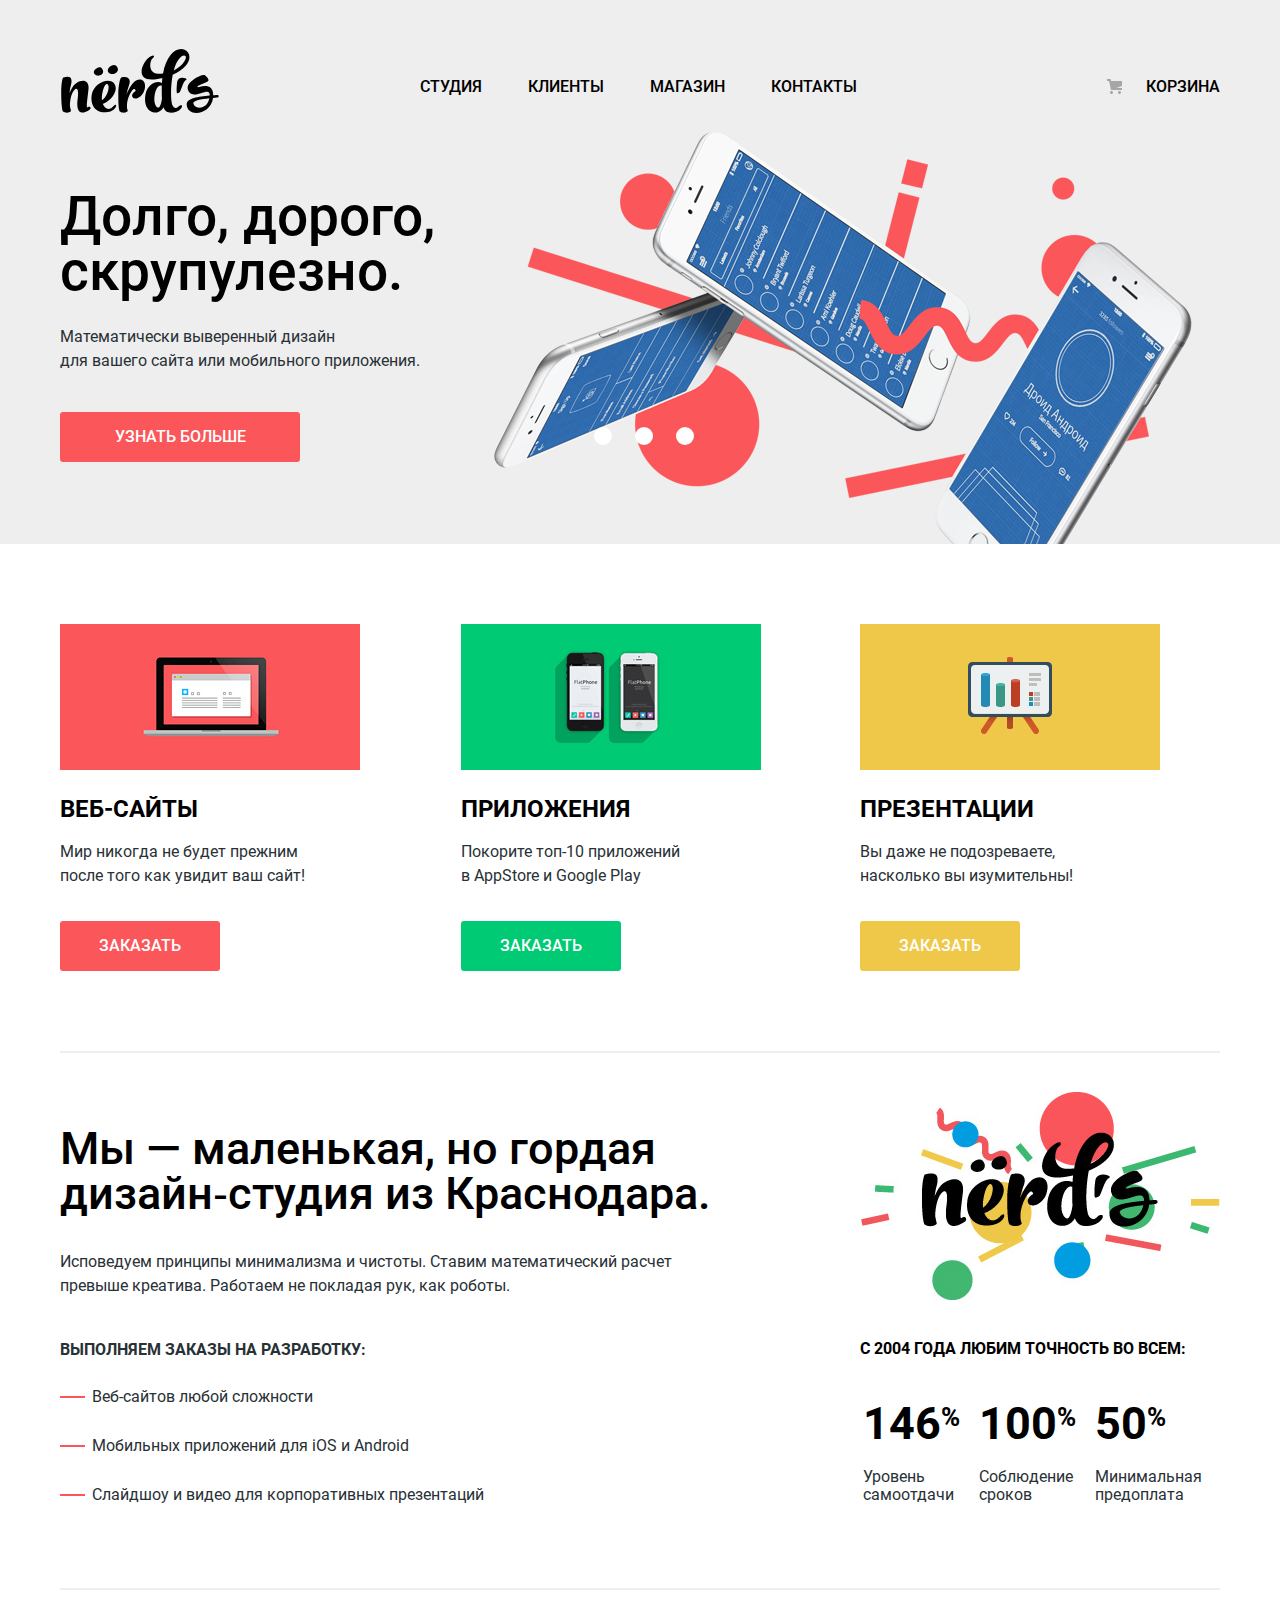
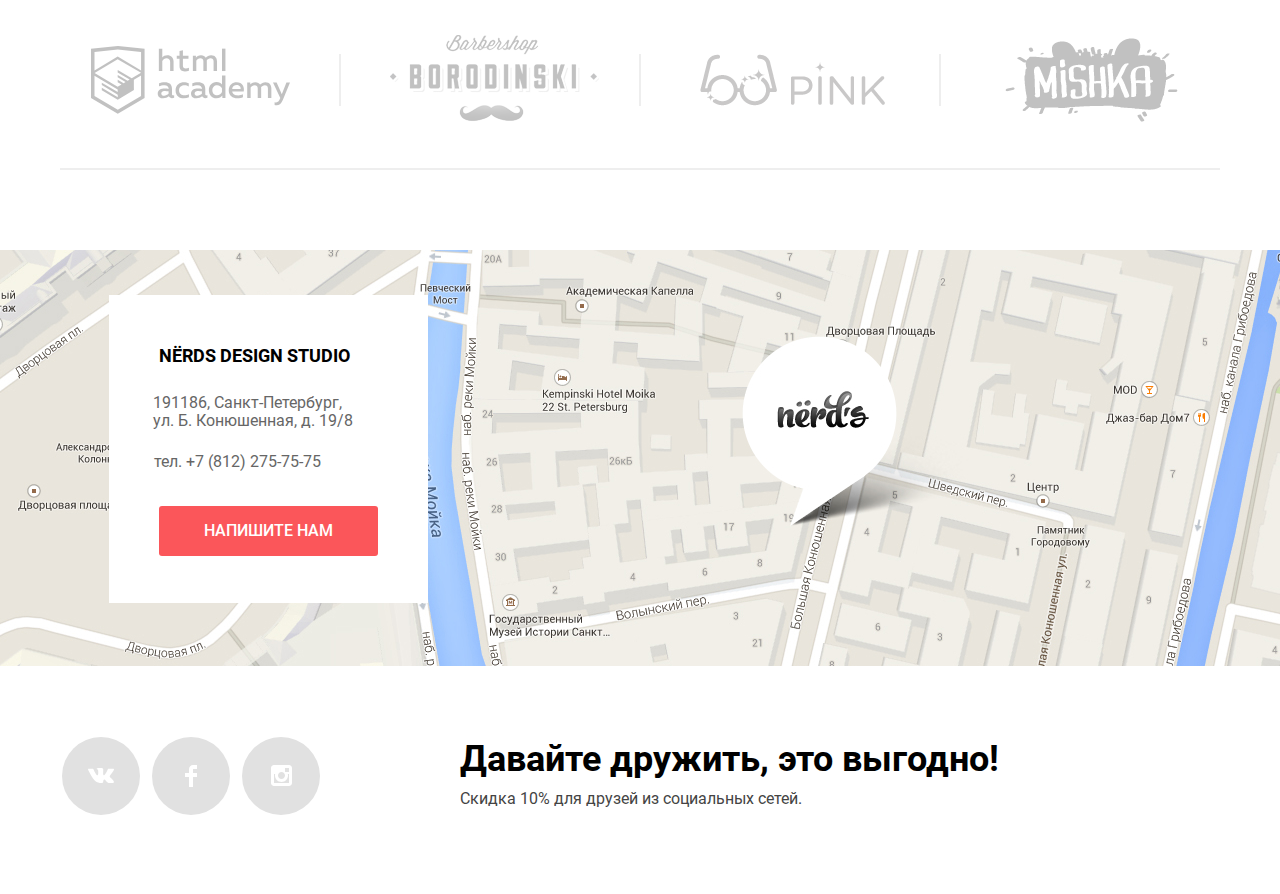
==== index.html @ 96195ab4 "final edition-2" ====
<!DOCTYPE html>
<html class="page" lang="ru">

<head>
	<meta charset="utf-8">
	<title>HTML Academy: Нёрдс</title>
	<link rel="stylesheet" href="css/normalize.css">
	<link rel="stylesheet" href="css/style.css">
	<link rel="icon" href="favicon.ico">
	<link rel="icon" href="img/icons/152.svg" type="image/svg+xml">
	<link rel="apple-touch-icon" href="img/icons/152.png">
	<link rel="manifest" href="manifest.webmanifest">
</head>

<body>
	<header class="main_header">
		<div class="main_nav_bar">
			<nav class="main_nav">
				<a aria-label="Логотип студии"><img class="header_logo" src="img/logos/nerds-logo.svg" width="160" height="65" alt="Логотип Нёрдс"></a>
				<ul class="nav_list">
					<li><a aria-label="Студия">Студия</a></li>
					<li><a class="nav_list_item" href="clients.html" aria-label="Клиенты">Клиенты</a></li>
					<li><a class="nav_list_item" href="catalog.html" aria-label="Магазин">Магазин</a></li>
					<li><a class="nav_list_item" href="contacts.html" aria-label="Контакты">Контакты</a></li>
				</ul>
				<a class="nav_bin" href="#" aria-label="Корзина">Корзина</a>
			</nav>
		</div>
	</header>
	<main>
		<section class="advantages">
			<div class="wrapper">
				<h2 class="visually_hidden">Наши преимущества</h2>
				<div class="slides">
					<div class="slide slide-1">
						<b class="slide_title">Долго, дорого, скрупулезно.</b>
						<p class="slide_description">Математически выверенный дизайн для&nbsp;вашего&nbsp;сайта&nbsp;или мобильного
							приложения.</p>
						<a class="button slide_button" href="#" aria-label="Узнать больше">Узнать больше</a>
					</div>
					<div class="slide_hidden slide slide-2">
						<b class="slide_title">Любим математику как никто другой</b>
						<p class="slide_description">Никакого&nbsp;креатива,&nbsp;только&nbsp;математические&nbsp;формулы для
							расчета идеальных
							пропорций
						</p>
						<a class="button slide_button" href="#" aria-label="Узнать больше">Узнать больше</a>
					</div>
					<div class="slide_hidden slide slide-3">
						<b class="slide_title">Только ночь, только&nbsp;хардкор</b>
						<p class="slide_description">Работать днем, как все? Мы против этого. Ближе&nbsp;к&nbsp;полуночи работа
							только
							начинается.
						</p>
						<a class="button slide_button" href="#" aria-label="Узнать больше">Узнать больше</a>
					</div>
					<div class="slider">
						<ul class="slider_list">
							<li class="slider_list_item">
								<button class="btn slider-1 slider_button" type="button" aria-label="first slide">
							</li>
							<li class="slider_list_item">
								<button class="btn slider-2 slider_button" type="button" aria-label="second slide">
							</li>
							<li class="slider_list_item">
								<button class="btn slider-3 slider_button" type="button" aria-label="third slide">
							</li>
						</ul>
					</div>
				</div>
			</div>
		</section>
		<div class="wrapper">
			<section class="services_section">
				<h2 class="visually_hidden">Услуги</h2>
				<div class="services">
					<div class="service service-1">
						<h3 class="service_title">Веб-сайты</h3>
						<p class="service_text">Мир никогда не будет прежним после&nbsp;того&nbsp;как&nbsp;увидит ваш сайт!</p>
						<a class="button service_button" href="#" aria-label="Заказать">Заказать</a>
					</div>
					<div class="service service-2">
						<h3 class="service_title">Приложения</h3>
						<p class="service_text">Покорите топ-10 приложений в&nbsp;AppStore&nbsp;и&nbsp;Google&nbsp;Play</p>
						<a class="button service_button" href="#" aria-label="Заказать">Заказать</a>
					</div>
					<div class="service service-3">
						<h3 class="service_title">Презентации</h3>
						<p class="service_text">Вы даже не подозреваете, насколько&nbsp;вы&nbsp;изумительны!</p>
						<a class="button service_button" href="#" aria-label="Заказать">Заказать</a>
					</div>
				</div>
			</section>
			<section class="studio_info_section">
				<h2 class="visually_hidden">О нас</h2>
				<div class="studio_info">
					<div class="studio_info-1">
						<b class="studio_info_title">Мы — маленькая, но гордая
							дизайн&#8209;студия&nbsp;из&nbsp;Краснодара.</b>
						<p class="studio_info_text">Исповедуем принципы минимализма и чистоты. Ставим математический расчет
							превыше&nbsp;креатива.&nbsp;Работаем&nbsp;не&nbsp;покладая&nbsp;рук, как роботы.</p>
						<b class="studio_info_list_title">Выполняем заказы на разработку:</b>
						<ul class="studio_info_list">
							<li class="studio_info_item">Веб-сайтов любой сложности</li>
							<li class="studio_info_item">Мобильных приложений для iOS и Android</li>
							<li class="studio_info_item">Слайдшоу и видео для корпоративных презентаций</li>
						</ul>
					</div>
					<div class="studio_info-2">
						<b class="studio_info_table_title">с&nbsp;2004&nbsp;года&nbsp;Любим&nbsp;точность&nbsp;во&nbsp;всем:</b>
						<table class="studio_info_table">
							<tr>
								<td class="table_data"><strong class="strong">146</strong><sup class="percent">%</sup></td>
								<td class="table_data"><strong class="strong">100</strong><sup class="percent">%</sup></td>
								<td class="table_data"><strong class="strong">50</strong><sup class="percent">%</sup></td>
							</tr>
							<tr>
								<td class="table_data">Уровень самоотдачи</td>
								<td class="table_data">Соблюдение сроков</td>
								<td class="table_data">Минимальная предоплата</td>
							</tr>
						</table>
					</div>
				</div>
			</section>
			<section class="logos_section">
				<h2 class="visually_hidden">Наши работы</h2>
				<ul class="logos">
					<li class="logos_item">
						<a class="logo_academy" href="https://htmlacademy.ru/intensive/htmlcss" aria-label="Партнёр Htmlacademy">
							<svg aria-hidden="true" width="199" height="68" viewBox="0 0 199 68" fill="none" xmlns="http://www.w3.org/2000/svg">
								<path
									d="M82.1429 49.4881C82.4922 49.4881 82.8414 49.3834 83.1557 49.3135V51.7582C82.5271 52.0027 81.7588 52.1424 80.9904 52.1424C79.5934 52.1424 78.4759 51.5836 77.9171 50.3612C76.4153 51.5836 74.5294 52.3519 72.1196 52.3519C69.3256 52.3519 66.7412 50.8153 66.7412 47.6371C66.7412 43.6907 70.3734 42.5032 73.5864 42.5032C74.9135 42.5032 76.3804 42.6778 77.5678 42.9572V42.3985C77.5678 40.4776 76.1708 39.1505 73.5515 39.1505C71.2814 39.1505 69.3955 39.7093 68.0334 40.3379V37.1947C69.2558 36.7756 71.456 36.1819 73.9007 36.1819C78.2314 36.1819 80.9904 38.2424 80.9904 42.8874V48.3705C81.0253 49.2087 81.5143 49.4881 82.1429 49.4881ZM70.2686 47.3927C70.2686 48.8944 71.5957 49.6628 73.1324 49.6628C74.7739 49.6628 76.3455 49.069 77.5678 47.8467V45.2623C76.6249 45.0876 75.3326 44.8781 74.25 44.8781C72.3291 44.8781 70.2686 45.4718 70.2686 47.3927Z"
									fill="black" />
								<path
									d="M93.0393 36.1469C94.7506 36.1469 96.427 36.531 97.7542 37.3343V40.4775C96.6366 39.6742 95.065 39.1853 93.4934 39.1853C90.7693 39.1853 88.0451 40.6172 88.0451 44.2493C88.0451 47.7418 90.6994 49.3134 93.4584 49.3134C95.0999 49.3134 96.7064 48.8245 97.9288 48.126V51.3041C96.462 52.0026 94.7856 52.3518 92.8647 52.3518C88.7786 52.3518 84.5876 49.8722 84.5876 44.389C84.5527 38.6265 88.9532 36.1469 93.0393 36.1469Z"
									fill="black" />
								<path
									d="M115.426 49.4881C115.775 49.4881 116.125 49.3834 116.439 49.3135V51.7582C115.81 52.0027 115.042 52.1424 114.274 52.1424C112.877 52.1424 111.759 51.5836 111.2 50.3612C109.699 51.5836 107.813 52.3519 105.403 52.3519C102.609 52.3519 100.024 50.8153 100.024 47.6371C100.024 43.6907 103.657 42.5032 106.87 42.5032C108.197 42.5032 109.664 42.6778 110.851 42.9572V42.3985C110.851 40.4776 109.454 39.1505 106.835 39.1505C104.565 39.1505 102.679 39.7093 101.317 40.3379V37.1947C102.539 36.7756 104.739 36.1819 107.184 36.1819C111.515 36.1819 114.274 38.2424 114.274 42.8874V48.3705C114.309 49.2087 114.832 49.4881 115.426 49.4881ZM103.587 47.3927C103.587 48.8944 104.914 49.6628 106.451 49.6628C108.092 49.6628 109.664 49.069 110.886 47.8467V45.2623C109.943 45.0876 108.651 44.8781 107.568 44.8781C105.612 44.8781 103.587 45.4718 103.587 47.3927Z"
									fill="black" />
								<path
									d="M134.425 29.5112V51.8979H131.352V49.4531C130.165 50.9549 128.348 52.282 125.485 52.282C120.84 52.282 117.871 48.615 117.871 44.1795C117.871 39.779 120.84 36.077 125.485 36.077C128.174 36.077 129.955 37.2645 131.003 38.4868V29.5112H134.425ZM126.078 39.1504C123.319 39.1504 121.329 41.2109 121.329 44.2494C121.329 47.2529 123.354 49.3134 126.078 49.3134C128.488 49.3134 130.234 47.7768 130.968 46.1004V42.3635C130.234 40.6871 128.488 39.1504 126.078 39.1504Z"
									fill="black" />
								<path
									d="M145.496 36.1469C151.608 36.1469 153.703 41.0712 152.725 45.5066H141.2C141.584 48.2657 144.274 49.4182 147.068 49.4182C148.919 49.4182 150.63 48.9642 151.922 48.3355V51.2692C150.525 51.9327 148.569 52.3169 146.439 52.3169C141.724 52.3169 137.743 49.6277 137.743 44.2144C137.743 38.6614 141.969 36.1469 145.496 36.1469ZM145.671 38.9757C143.366 38.9757 141.305 40.3378 141.165 42.9222H149.652C149.861 41.5951 149.023 38.9757 145.671 38.9757Z"
									fill="black" />
								<path
									d="M156.218 51.8978V36.5659H159.256V38.4868C160.094 37.5438 161.876 36.1469 164.355 36.1469C166.66 36.1469 168.267 37.0898 169.14 38.5916C170.467 37.2644 172.283 36.1469 174.518 36.1469C178.569 36.1469 180.351 39.1504 180.351 42.3285V51.9327H176.928V42.4333C176.928 40.4426 175.741 39.2202 173.89 39.2202C172.213 39.2202 170.886 40.3378 170.083 41.2808C170.118 41.63 170.153 41.9792 170.153 42.3285V51.9327H166.73V42.4333C166.73 40.4426 165.543 39.2202 163.692 39.2202C161.841 39.2202 160.444 40.5473 159.64 41.5951V51.9327H156.218V51.8978Z"
									fill="black" />
								<path
									d="M195.438 36.5659H199L191.806 53.9933C190.13 57.9747 187.964 59.3367 185.624 59.3367C184.961 59.3367 184.297 59.2319 183.599 59.0922V56.1935C184.123 56.3681 184.646 56.4031 185.17 56.4031C186.847 56.4031 188.069 55.2156 188.977 52.8408L189.291 52.0724L181.992 36.6008H185.624L190.793 48.1609L195.438 36.5659Z"
									fill="black" />
								<path
									d="M71.281 2.6543V11.3854C72.3986 10.2329 74.1448 9.28996 76.2403 9.28996C80.1169 9.28996 82.5616 11.9093 82.5616 15.5415V25.0409H79.139V15.9955C79.139 13.5158 77.6023 12.3284 75.5767 12.3284C73.6209 12.3284 72.1541 13.6555 71.281 14.8779V25.0409H67.8584V2.6543H71.281Z"
									fill="black" />
								<path
									d="M91.9211 4.22589V9.67412H97.4741V12.6776H91.9211V19.6975C91.9211 21.7231 92.8641 22.3867 94.8199 22.3867C95.9375 22.3867 96.9503 22.1771 97.9281 21.7929V24.7266C96.7756 25.1457 95.3088 25.3902 93.8071 25.3902C90.8385 25.3902 88.5335 23.9233 88.5335 20.3261V12.6427H85.7744V9.63919H88.5335V5.06408L91.9211 4.22589Z"
									fill="black" />
								<path
									d="M101.875 25.0409V9.70907H104.913V11.6299C105.752 10.687 107.533 9.28998 110.012 9.28998C112.317 9.28998 113.924 10.2329 114.797 11.7347C116.124 10.4076 117.94 9.28998 120.175 9.28998C124.227 9.28998 126.008 12.2935 126.008 15.4716V25.0759H122.585V15.5415C122.585 13.5508 121.398 12.3284 119.547 12.3284C117.87 12.3284 116.543 13.446 115.74 14.389C115.775 14.7382 115.81 15.0875 115.81 15.4367V25.0409H112.387V15.5415C112.387 13.5508 111.2 12.3284 109.349 12.3284C107.498 12.3284 106.101 13.6555 105.298 14.7033V25.0409H101.875Z"
									fill="black" />
								<path d="M134.425 2.6543H131.002V25.0409H134.425V2.6543Z" fill="black" />
								<path
									d="M27.0665 0.0349245L26.7871 0L0 2.79396V51.8979L26.7871 67.8234L53.5742 51.8979V2.79396L27.0665 0.0349245ZM50.0818 49.9072L26.7871 63.7722L3.49245 49.9072V29.7906L26.6823 43.5858L26.7173 46.1004L10.8266 36.6358L10.7917 39.0806L26.7522 48.6848L26.7871 51.2343L10.8266 41.6999L10.7917 44.1446L26.7522 53.7489L42.8873 44.1097V41.665H42.8524V40.8268V39.814V33.7371L50.0469 29.4414V49.9072H50.0818ZM50.0469 26.822L43.6906 30.559L40.7569 32.3052L26.7173 23.9932L26.6823 26.4379L38.6615 33.5276L38.5567 33.5974L38.3122 33.7371L36.6009 34.7499L26.7173 28.8826L26.6823 31.3273L34.5054 35.9723L32.6544 37.1946L32.6195 37.2296L26.7173 33.7371L26.6823 36.1818L30.559 38.4519L26.6125 40.8268L3.5623 27.1014L26.6474 13.2015L50.0469 26.822ZM50.0818 24.4123L26.6823 10.6171L3.49245 24.3773V5.9721L26.7871 3.52738L50.0818 5.9721V24.4123Z"
									fill="black" />
							</svg>
						</a>
					</li>
					<li class="logos_item">
						<a class="logo" href="#" aria-label="Партнёр Barbershop Borodinski"><img src="img/logos/logo2.png" width="209" height="90"
								alt="Barbershop Borodinski logo"></a>
					</li>
					<li class="logos_item">
						<a class="logo" href="#" aria-label="Партнёр Pink"><img src="img/logos/logo3.png" width="185" height="52" alt="Pink logo"></a>
					</li>
					<li class="logos_item">
						<a class="logo" href="#" aria-label="Партнёр Mishka"><img src="img/logos/logo4.png" width="173" height="84" alt="Mishka logo"></a>
					</li>
				</ul>
			</section>
		</div>
		<section class="contacts">
			<h2 class="visually_hidden">Контакты</h2>
			<div class="contact_map_container">
				<div class="contact_map">
					<img class="map_img" src="img/map1.jpg" width="1440" height="416"
						alt="191186, Санкт-Петербург, ул. Б. Конюшенная, д. 19/8">
					<div class="iframe_map">
						<iframe class="yandex_map" src="https://yandex.ru/map-widget/v1/-/CCUMBDGmGB" width="1440" height="416"
							allowfullscreen="allowfullscreen"></iframe>
					</div>
				</div>
					<div class="contact_address">
						<b class="contact_address_title">NЁRDS DESIGN STUDIO</b>
						<address class="address">191186, Санкт-Петербург, ул.&nbsp;Б.&nbsp;Конюшенная, д. 19/8</address>
						<a class="contact_tel" href="tel:+78122757575" aria-label="Номер телефона">тел. +7 (812) 275-75-75</a>
						<a class="submit user_button button" href="modal.html" aria-label="Напишите нам">Напишите нам</a>
					</div>
			</div>
		</section>
	</main>
	<footer class="main_footer">
		<div class="wrapper footer">
			<ul class="social_list">
				<li>
					<a class="social_item" href="#" aria-label="Вконтакте">
						<svg aria-hidden="true" class="vk_icon" width="27" height="15" viewBox="0 0 27 15" fill="none"
							xmlns="http://www.w3.org/2000/svg">
							<path
								d="M16.138 11.51C17.094 11.201 18.318 13.55 19.621 14.449C20.599 15.13 21.348 14.983 21.348 14.983L24.821 14.933C24.821 14.933 26.636 14.821 25.778 13.379C25.707 13.259 25.275 12.31 23.193 10.357C21.016 8.31404 21.311 8.64504 23.932 5.11304C25.529 2.96004 26.168 1.64504 25.968 1.08504C25.776 0.546037 24.603 0.686037 24.603 0.686037L20.69 0.713037C20.309 0.714037 19.986 0.832037 19.839 1.22804C19.836 1.23204 19.218 2.89404 18.394 4.30704C16.653 7.29604 15.958 7.45504 15.67 7.26804C15.009 6.83504 15.176 5.53104 15.176 4.60404C15.176 1.70704 15.608 0.499037 14.33 0.187037C13.903 0.0830374 13.591 0.0150374 12.502 0.00503741C11.11 -0.0159626 9.92797 0.00503743 9.25797 0.334037C8.81297 0.557037 8.47197 1.04604 8.67897 1.07404C8.93897 1.10904 9.52197 1.23404 9.83397 1.66004C10.235 2.21204 10.223 3.44904 10.223 3.44904C10.223 3.44904 10.452 6.86004 9.68297 7.28304C9.15497 7.57304 8.43297 6.98104 6.87997 4.26704C6.08697 2.87904 5.48797 1.34504 5.48797 1.34504C5.48797 1.34504 5.37197 1.06004 5.16197 0.904037C4.91197 0.719037 4.56197 0.660037 4.56197 0.660037L0.84797 0.684037C0.84797 0.684037 0.28997 0.700037 0.0849697 0.946037C-0.0970303 1.16404 0.0699697 1.61404 0.0699697 1.61404C0.0699697 1.61404 2.97897 8.49504 6.27297 11.961C9.29297 15.143 12.725 14.932 12.725 14.932H14.28C14.28 14.932 14.749 14.878 14.989 14.62C15.213 14.38 15.203 13.929 15.203 13.929C15.203 13.929 15.172 11.82 16.138 11.51Z" />
						</svg>
					</a>
				</li>
				<li>
					<a class="social_item" href="#" aria-label="Фейсбук">
						<svg aria-hidden="true" class="fb_icon" width="12" height="22" viewBox="0 0 12 22" fill="none"
							xmlns="http://www.w3.org/2000/svg">
							<path d="M12 4V0H8C5.79086 0 4 1.79086 4 4V8H0V12H4V22H8V12H12V8H8V4H12Z" />
						</svg>
					</a>
				</li>
				<li>
					<a class="social_item" href="#" aria-label="Инстаграм">
						<svg aria-hidden="true" class="insta_icon" width="21" height="21" viewBox="0 0 21 21" fill="none"
							xmlns="http://www.w3.org/2000/svg">
							<path fill-rule="evenodd" clip-rule="evenodd"
								d="M3 0H18C19.65 0 21 1.35 21 3V18C21 19.65 19.65 21 18 21H3C1.35 21 0 19.65 0 18V3C0 1.35 1.35 0 3 0ZM14 10.5C14 8.57 12.43 7 10.5 7C8.57 7 7 8.57 7 10.5C7 12.43 8.57 14 10.5 14C12.43 14 14 12.43 14 10.5ZM3 18V9H4.181C4.0626 9.49127 4.00186 9.99467 4 10.5C4 14.0899 6.91015 17 10.5 17C14.0899 17 17 14.0899 17 10.5C16.9986 9.99464 16.9379 9.49118 16.819 9H18V18H3ZM14 7H18V3H14V7Z" />
						</svg>
					</a>
				</li>
			</ul>
			<div class="discount">
				<b class="discount_title">Давайте дружить, это выгодно!</b>
				<p class="discount_text">Скидка 10% для друзей из социальных сетей.</p>
			</div>
		</div>
	</footer>
	<div class="modal_container bounceIn">
		<section class="modal_window modal_wrapper">
			<h2 class="modal_title">Напишите нам</h2>
			<button class="btn modal_close submit" type="button" aria-label="Закрыть"></button>
			<form class="modal_form" action="https://echo.htmlacademy.ru/" method="POST">
				<div>
					<p class="user_form_title">Ваше имя:</p>
					<input class="input user_forms input_login" type="text" name="user_name" id="name" placeholder="Имя Фамилия">
					<label for="name"></label>
				</div>
				<div>
					<p class="user_form_title">Ваш email:</p>
					<input class="input user_forms input_email" type="email" name="user_email" id="email"
						placeholder="email@example.com">
					<label for="email"></label>
				</div>
				<div>
					<p class="user_form_title">Текст письма:</p>
					<textarea class="user_textarea" name="user_text" id="text" cols="30" rows="5"
						placeholder="В свободной форме"></textarea>
					<label for="text"></label>
				</div>
				<button type="btn submit" class="button submit">Отправить</button>
			</form>
		</section>
	</div>
	<script src="js/script.js"></script>
</body>

</html>
---- css/style.css ----
:root {
	--white-default-color: #FFFFFF;
	--black-default-color: #000000;
	--header-color: #EEEEEE;
	--nav-text-hover-color: #A7A7A7;
	--red-default-color: #FB565A;
	--red-hover-color: #E74246;
	--red-active-color: #D7373B;
	--red-shadow-active-color: #C23235;
	--red-button-text-active: #E37375;
	--green-default-color: #00CA74;
	--green-hover-color: #00BC6C;
	--green-active-color: #00AA62;
	--green-shadow-active-color: #009958;
	--green-button-text-active: #4CC391;
	--yellow-default-color: #EFC84A;
	--yellow-hover-color: #EAB534;
	--yellow-active-color: #E5A722;
	--yellow-shadow-active-color: #CF971F;
	--yellow-button-text-active: #EDC164;
	--gray-default-color: #EEEEEE;
	--gray-hover-color: #DFDFDF;
	--gray-active-color: #D5D5D5;
	--gray-text-active-color: #A7A7A7;
	--gray-shadow-active-color: #C0C0C0;
	--gray-text-default-color: #B2B2B2;
	--gray-text-hover-color: #666666;
	--logo-active-color: #A6A6A6;
	--social-icon-default: #E1E1E1;
	--default-text-color: #283136;
	--catalog-input-default-color: #B8B8B8;
	--catalog-form-hover-color: #4D4D4D;
	--catalog-form-text-blocked-color: #BFC2C3;
	--catalog-input-blocked-color: #EEEEEE;
	--sort-text-default-color: #B3B3B3;
	--sort-text-hover-color: #666666;
	--sort-arrow-default-color: #EDEDED;
	--sort-arrow-hover-color: #A6A6A6;
	--sort-arrow-active-color: #231F20;
	--mask-top-default-color: #E9E9E9;
	--mask-top-hover-color: #4D4D4D;
	--mask-text-color: #666666;
	--mask-name-hover-color: #FB565A;
	--mask-name-active-color: #B3B3B3;
	--user-form-default-color: #D7DCDE;
	--user-form-hover-color: #B4B9BB;
	--user-form-default-text-color: #A2A2A2;
	--user-form-focus-text-color: #444444;
	--user-form-invalid-color: #E74246;
	--user-form-default-close-color: #FECDCE;
	--user-form-hover-close-color: #FB565A;
	--user-form-active-close-color: #FFEFEF;
	--border-pagination-color: #DBDBDB;
	--range-control-color: #F1F1F1F1;
	--range-scale-color: #D7DCDE;
	--range-toggle-color: #ABABAB;
	--range-shadow-color: #CFCFCF;
	--form_border_hover: #B4B9BB;
	--modal_shadow_color: #A6A6A6;
	--slider_dot: #C1C1C1;
	--default-transition-settings: 0.15s ease-in-out;
	--mask-transition-settings: 0.30s ease-in-out;
}

@font-face {
	font-family: "Roboto";
	src: local("Roboto"), url("../fonts/roboto.woff2") format("woff2"), url("../fonts/roboto.woff") format("woff");
	font-weight: 400;
	font-style: normal;
}

@font-face {
	font-family: "Roboto";
	src: local("Roboto"), url("../fonts/robotomedium.woff2") format("woff2"), url("../fonts/robotomedium.woff") format("woff");
	font-weight: 500;
	font-style: medium;
}

@font-face {
	font-family: "Roboto";
	src: local("Roboto"), url("../fonts/robotobold.woff2") format("woff2"), url("../fonts/robotomedium.woff") format("woff");
	font-weight: 700;
	font-style: bold;
}

@-webkit-keyframes bounceIn {
	0%, 20%, 40%, 60%, 80%, to {
		-webkit-animation-timing-function: cubic-bezier(.215, .61, .355, 1);
		animation-timing-function: cubic-bezier(.215, .61, .355, 1)
	}
	0% {
		-webkit-transform: scale3d(.3, .3, .3);
		opacity: 0;
		transform: scale3d(.3, .3, .3)
	}
	20% {
		-webkit-transform: scale3d(1.1, 1.1, 1.1);
		transform: scale3d(1.1, 1.1, 1.1)
	}
	40% {
		-webkit-transform: scale3d(.9, .9, .9);
		transform: scale3d(.9, .9, .9)
	}
	60% {
		-webkit-transform: scale3d(1.03, 1.03, 1.03);
		opacity: 1;
		transform: scale3d(1.03, 1.03, 1.03)
	}
	80% {
		-webkit-transform: scale3d(.97, .97, .97);
		transform: scale3d(.97, .97, .97)
	}
	to {
		-webkit-transform: scaleX(1);
		opacity: 1;
		transform: scaleX(1)
	}
}

@keyframes bounceIn {
	0%, 20%, 40%, 60%, 80%, to {
		-webkit-animation-timing-function: cubic-bezier(.215, .61, .355, 1);
		animation-timing-function: cubic-bezier(.215, .61, .355, 1)
	}
	0% {
		-webkit-transform: scale3d(.3, .3, .3);
		opacity: 0;
		transform: scale3d(.3, .3, .3)
	}
	20% {
		-webkit-transform: scale3d(1.1, 1.1, 1.1);
		transform: scale3d(1.1, 1.1, 1.1)
	}
	40% {
		-webkit-transform: scale3d(.9, .9, .9);
		transform: scale3d(.9, .9, .9)
	}
	60% {
		-webkit-transform: scale3d(1.03, 1.03, 1.03);
		opacity: 1;
		transform: scale3d(1.03, 1.03, 1.03)
	}
	80% {
		-webkit-transform: scale3d(.97, .97, .97);
		transform: scale3d(.97, .97, .97)
	}
	to {
		-webkit-transform: scaleX(1);
		opacity: 1;
		transform: scaleX(1)
	}
}

@keyframes bounceOutDown {
	20% {
		-webkit-transform: translate3d(0, 10px, 0);
		transform: translate3d(0, 10px, 0)
	}
	40%, 45% {
		-webkit-transform: translate3d(0, -20px, 0);
		opacity: 1;
		transform: translate3d(0, -20px, 0)
	}
	to {
		-webkit-transform: translate3d(0, 2000px, 0);
		opacity: 0;
		transform: translate3d(0, 2000px, 0)
	}
}

@-webkit-keyframes shake {
	0%, to {
		-webkit-transform: translateZ(0);
		transform: translateZ(0)
	}
	10%, 30%, 50%, 70%, 90% {
		-webkit-transform: translate3d(-10px, 0, 0);
		transform: translate3d(-10px, 0, 0)
	}
	20%, 40%, 60%, 80% {
		-webkit-transform: translate3d(10px, 0, 0);
		transform: translate3d(10px, 0, 0)
	}
}

@keyframes shake {
	0%, to {
		-webkit-transform: translateZ(0);
		transform: translateZ(0)
	}
	10%, 30%, 50%, 70%, 90% {
		-webkit-transform: translate3d(-10px, 0, 0);
		transform: translate3d(-10px, 0, 0)
	}
	20%, 40%, 60%, 80% {
		-webkit-transform: translate3d(10px, 0, 0);
		transform: translate3d(10px, 0, 0)
	}
}

*, *::before, *::after {
	box-sizing: border-box;
}

/*INDEX_START*/

.page {
	height: 100%;
	box-sizing: border-box;
}

body {
	margin: 0;
	padding: 0;
	font-family: "Roboto", "Arial", sans-serif;
	font-weight: normal;
	font-size: 16px;
	line-height: 1.5;
	color: var(--default-text-color);
	min-height: 100%;
	display: grid;
	grid-template-rows: min-content 1fr min-content;
	align-content: start;
}

img {
	max-width: 100%;
}

ul {
	list-style: none;
	padding: 0;
	margin: 0;
}

a {
	text-decoration: none;
	color: var(--black-default-color);
}

.input, .user_textarea {
	padding: 0;
	margin: 0;
	border: none;
	border-radius: 0;
	box-shadow: none;
}

.submit {
	border: none;
	background-color: transparent;
	font-family: inherit;
	padding: 0;
	outline: 0;
	cursor: pointer;
	transition: var(--default-transition-settings);
}

.wrapper {
	max-width: 1200px;
	width: 100%;
	margin: 0 auto;
	padding: 0 20px 0 20px;
}

.main_header {
	font-size: 16px;
	font-weight: 500;
	text-transform: uppercase;
	color: var(--black-default-color);
	background-color: var(--gray-default-color);
}

.header_logo {
	transition: var(--default-transition-settings);
}

.header_logo:hover {
	opacity: 0.7;
}

.catalog_header_logo {
	margin-top: 10px;
}

.catalog_header_logo:active {
	opacity: 0.3;
}

/*NAVIGATION_START*/

.main_nav_bar {
	background-color: var(--gray-default-color);
	margin-top: 8px;
	margin-bottom: -7px;
}

.main_nav {
	display: grid;
	grid-template-columns: max-content 1fr max-content;
	width: 1160px;
	margin: 0 auto;
	padding-top: 40px;
}

.nav_list {
	display: flex;
	align-items: center;
	flex-wrap: wrap;
	max-width: 437px;
	justify-content: space-between;
	margin-left: 200px;
	margin-top: 5px;
}

.nav_list_item {
	transition: var(--default-transition-settings);
}

.nav_list_item:hover {
	color: var(--red-default-color);
}

.nav_list_item:active {
	color: var(--gray-text-active-color);
}

.nav_item_active {
	padding-bottom: 8px;
	border-bottom: 2px solid var(--red-default-color);
}

.nav_bin {
	display: flex;
	align-items: center;
	transition: var(--default-transition-settings);
	margin-top: 5px;
}

.nav_bin::before {
	content: "";
	width: 15px;
	height: 15px;
	background-repeat: no-repeat;
	background-image: url("../img/icons/cart-icon.svg");
	margin-right: 24px;
}

.nav_bin:hover {
	color: var(--red-default-color);
}

.nav_bin:active {
	color: var(--gray-text-active-color);
}

/*NAVIGATION_END*/

/*SLIDE_START*/

.advantages {
	background-color: var(--gray-default-color);
}

.slide_hidden {
	display: none;
}

.slides {
	position: relative;
}

.slide-1 {
	height: 431px;
	width: 100%;
	background-repeat: no-repeat;
	background-image: url("../img/nerds-index-slide1.png");
	background-position: 400px;
}

.slide-2 {
	height: 431px;
	width: 100%;
	background-repeat: no-repeat;
	background-image: url("../img/nerds-index-slide2.png");
	background-position: 400px;
}

.slide-3 {
	height: 431px;
	width: 100%;
	background-repeat: no-repeat;
	background-image: url("../img/nerds-index-slide3.png");
	background-position: 400px;
}

.slide_description {
	width: 400px;
	height: 49px;
}

.slide_title {
	display: block;
	font-weight: 500;
	font-size: 55px;
	line-height: 1;
	color: var(--black-default-color);
	max-width: 538px;
	padding-top: 76px;
	margin-bottom: 26px;
}

.slide_description {
	margin-bottom: 38px;
}

.button {
	display: inline-flex;
	align-items: center;
	justify-content: center;
	line-height: 1.12;
	text-transform: uppercase;
	text-align: center;
	font-weight: 500;
	color: var(--white-default-color);
	background: #FB565A;
	border-radius: 3px;
	transition: var(--default-transition-settings);
	min-width: 240px;
	min-height: 50px;
}

.slide_button {
	margin-bottom: 10px;
}

.button:hover {
	background-color: var(--red-hover-color);
}

.button:active {
	background-color: var(--red-active-color);
	box-shadow: inset 0px 3px 0px var(--red-shadow-active-color);
	color: var(--red-button-text-active);
}

/*SLIDE_END*/

/*SLIDER_START*/

.slider {
	position: absolute;
	width: 50px;
	top: 314px;
	left: 46%;
}

.slider_list {
	display: flex;
	justify-content: space-between;
	margin-right: -50px; 
}

.slider_button {
	display: block;
	width: 18px;
	height: 18px;
	background-color: var(--white-default-color);
	border: none;
	border-radius: 50%;
	cursor: pointer;
}

.slider_button::before {
	content: "";
	display: none;
	width: 8px;
	height: 8px;
	background-color: var(--white-default-color);
	border: 2px solid var(--slider_dot);
	border-radius: 50%;
}

.slider_button:active::before {
	display: block;
}

.slider_button:focus::before {
	display: block;
}

.slider_button:hover {
	background-color: var(--white-default-color);
}

.slider_button:active {
	outline: none;
}

.slider_button:focus {
	outline: none;
}

/*SLIDER_END*/

/*SERVICES_START*/

.services_section {
	margin-top: 80px;
	border-bottom: 2px solid var(--gray-default-color);
}

.services {
	display: grid;
	grid-template-columns: 1fr 1fr 1fr;
	margin-bottom: 80px;
}

.service {
	display: flex;
	flex-direction: column;
}

.service-2 {
	padding-left: 14px;
}

.service-3 {
	padding-left: 27px;
}

.service_title {
	font-weight: bold;
	font-size: 24px;
	line-height: 1.25;
	color: var(--black-default-color);
	text-transform: uppercase;
	margin-bottom: 0;
}

.service-1::before {
	content: "";
	display: block;
	width: 300px;
	height: 146px;
	background-color: var(--red-default-color);
	background: url("../img/illustration1.png") no-repeat;
}

.service-2::before {
	content: "";
	display: block;
	width: 300px;
	height: 146px;
	background-color: var(--green-default-color);
	background: url("../img/illustration2.png") no-repeat;
}

.service-3::before {
	content: "";
	display: block;
	width: 300px;
	height: 146px;
	background-color: var(--yellow-default-color);
	background: url("../img/illustration3.png") no-repeat;
}

.service_text {
	margin-bottom: 33px;
}

.service_button {
	min-width: 160px;
	max-width: 240px;
	margin-top: auto;
	align-self: flex-start;
}

.service-1 .button:active {
	color: var(--red-button-text-active);
	box-shadow: inset 0px 3px 0px var(--red-shadow-active-color);
}

.service-2 .button {
	background-color: var(--green-default-color);
}

.service-2 .button:hover {
	background-color: var(--green-hover-color);
}

.service-2 .button:active {
	color: var(--green-button-text-active);
	background-color: var(--green-active-color);
	box-shadow: inset 0px 3px 0px var(--green-shadow-active-color);
}

.service-3 .button {
	background-color: var(--yellow-default-color);
}

.service-3 .button:hover {
	background-color: var(--yellow-hover-color);
}

.service-3 .button:active {
	color: var(--yellow-button-text-active);
	background-color: var(--yellow-active-color);
	box-shadow: inset 0px 3px 0px var(--yellow-shadow-active-color);
}

/*SERVICES_END*/

/*STUDIO_INFO_START*/

.studio_info {
	display: flex;
	justify-content: space-between;
	margin-top: 39px;
}

.studio_info-1 {
	min-width: 651px;
	margin-top: 34px;
}

.studio_info_title {
	font-weight: 500;
	width: 651px;
	font-size: 45px;
	line-height: 1;
	color: var(--black-default-color);
}

.studio_info_text {
	margin-top: 34px;
	margin-bottom: 40px;
}

.studio_info_list_title {
	font-weight: bold;
	text-transform: uppercase;
	margin-top: 10px;
}

.studio_info_list {
	margin-top: 23px;
}

.studio_info_table {
	margin-top: 28px;
}

.studio_info_table td {
	padding-right: 15px;
	padding-bottom: 9px;
}

.studio_info_table_title {
	font-weight: bold;
	text-transform: uppercase;
	color: var(--black-default-color);
}

.studio_info_item {
	display: flex;
	justify-content: flex-start;
	align-items: center;
}

.studio_info-2::before {
	content: "";
	display: block;
	width: 360px;
	height: 208px;
	background: url("../img/nerds-illustration1.jpg") no-repeat;
	margin-bottom: 37px;
}

.studio_info_item::before {
	content: "";
	width: 25px;
	height: 2px;
	margin-right: 7px;
	background-color: var(--red-default-color);
}

.studio_info_item:not(:last-child) {
	margin-bottom: 25px;
}

.strong {
	font-weight: bold;
	font-size: 45px;
	line-height: 1.42;
	color: var(--black-default-color);
}

.percent {
	font-weight: bold;
	font-size: 26px;
	line-height: 1.42;
	color: var(--black-default-color);
}

.table_data {
	line-height: 1.12;
}

/*STUDIO_INFO_END*/

/*LOGOS_START*/

.logos_section {
	margin-top: 73px;
	margin-bottom: 80px;
}

.logos {
	position: relative;
	display: flex;
	justify-content: space-between;
	align-items: center;
	border-bottom: 2px solid var(--gray-default-color);
	border-top: 2px solid var(--gray-default-color);
	padding-top: 45px;
	padding-bottom: 36px;
}

.logos_item {
	opacity: 0.24;
	transition: var(--default-transition-settings);
}

.logos_item:first-child {
	margin-left: 31px;
}

.logos_item:last-child {
	margin-right: 42px;
}

.logos_item:nth-last-of-type(2) {
	margin-right: 20px;
}

.logos::after {
	position: absolute;
	display: block;
	content: "";
	width: 2px;
	height: 52px;
	background-color: var(--gray-default-color);
	left: 279px;
	top: 64px;
	box-shadow: 300px 0 0 var(--gray-default-color), 600px 0 0 var(--gray-default-color);
}

.logos_item:hover {
	opacity: 1;
}

.logos_item:active {
	opacity: 0.1;
}

/*LOGOS_END*/

/*MAP_START*/

.contact_map {
	position: relative;
	margin: 0 auto;
}

.map_img {
	width: 100%;
	object-fit: cover;
}

.iframe_map {
	position: absolute;
	top: 0;
	width: 100%;
	overflow: hidden;
	z-index: 5;
}

.yandex_map {
	width: 100%;
	border: none;
}

.contact_map_container {
	position: relative;
}

.contact_address {
	display: flex;
	flex-direction: column;
	justify-content: center;
	align-items: center;
	position: absolute;
	top: 3.5vw;
	left: 8.5vw;
	width: 319px;
	height: 308px;
	background-color: var(--white-default-color);
	z-index: 6;
}

.contact_address_title {
	font-weight: bold;
	text-align: center;
	font-size: 18px;
	line-height: 1.67;
	text-transform: uppercase;
	color: var(--black-default-color);
	padding-bottom: 23px;
	margin-left: -27px;
}

.address {
	line-height: 1.12;
	color: #666666;
	width: 230px;
	padding-bottom: 20px;
	font-style: normal;
}

.contact_tel {
	color: #666666;
	align-self: flex-start;
	padding-left: 45px;
}

.user_button {
	margin-top: 32px;
	align-self: center;
	min-width: 219px;
}

.btn:hover {
	background-color: var(--red-hover-color);
}

.btn:active {
	color: var(--red-button-text-active);
	background-color: var(--red-active-color);
}

/*MAP_END*/

/*FOOTER_START*/

.main_footer {
	margin-top: 68px;
}

.footer {
	display: grid;
	grid-template-columns: 1fr 1fr;
	margin-bottom: 68px;
}

.social_list {
	display: flex;
	width: 261px;
	transform: translateY(-4px);
}

.social_item {
	display: flex;
	justify-content: center;
	align-items: center;
	background-color: var(--social-icon-default);
	width: 78px;
	height: 78px;
	border-radius: 50%;
	transition: var(--default-transition-settings);
	margin-left: 2px;
	margin-right: 10px;
}

.social_item svg {
	fill: var(--white-default-color);
}

.social_item:active svg {
	fill: var(--red-button-text-active);
}

.social_item:hover {
	background-color: var(--red-hover-color);
}

.social_item:active {
	background-color: var(--red-active-color);
	box-shadow: inset 0px 3px 0px var(--red-shadow-active-color);
}

.discount {
	margin-left: -180px;
}

.discount_title {
	font-weight: bold;
	font-size: 36px;
	line-height: 1;
	color: var(--black-default-color);
}

.discount_text {
	line-height: 1.37;
	color: #444444;
	margin-top: 10px;
}

/*FOOTER_END*/

/*MODAL_WINDOW_START*/

.modal_container {
	position: fixed;
	display: none;
	align-items: center;
	justify-content: center;
	width: 100%;
	height: 100%;
	z-index: 9999;
}

.modal_open {
	display: flex;
}

.modal_form {
	display: flex;
	flex-wrap: wrap;
	justify-content: space-between;
	width: 761px;
	padding-bottom: 60px;
}

.modal_shadow_block {
	display: flex;
}

.modal_window {
	position: relative;
	width: 960px;
	min-height: 590px;
	background-color: var(--white-default-color);
	padding-left: 100px;
	box-shadow: 0px 20px 40px var(--modal_shadow_color);
}

.modal_close {
	position: absolute;
	right: 90px;
	top: 75px;
	width: 21px;
	height: 21px;
	background: url("../img/icons/close.svg") no-repeat;
	border: none;
	opacity: 0.3;
	cursor: pointer;
	transition: var(--default-transition-settings);
}

.modal_close:hover {
	background-color: transparent;
	opacity: 1;
}

.modal_close:active {
	background-color: transparent;
	opacity: 0.1;
	border: none;
}

.modal_title {
	font-weight: bold;
	font-size: 45px;
	color: var(--black-default-color);
	padding-top: 20px;
}

.user_form_title {
	color: var(--black-default-color);
	font-weight: bold;
	line-height: 1.12;
	margin-bottom: 10px;
	padding-top: 35px;
}

.user_forms::placeholder {
	transition: var(--default-transition-settings);
}

.user_forms:focus::placeholder {
	opacity: 0;
}

.user_forms {
	width: 360px;
	height: 50px;
	border: 2px solid var(--range-scale-color);
	border-radius: 3px;
	transition: var(--default-transition-settings);
	padding-left: 16px;
	outline: none;
}

.user_forms:hover {
	border-color: var(--form_border_hover);
}

.user_forms:active {
	border-color: var(--black-default-color);
}

.user_forms:focus {
	border-color: var(--black-default-color);
}

.user_forms:invalid {
	border-color: var(--red-default-color);
	color: var(--red-default-color);
}

.user_textarea {
	width: 760px;
	margin-bottom: 47px;
	resize: none;
	overflow-y: auto;
	overflow-x: hidden;
	border: 2px solid var(--range-scale-color);
	border-radius: 3px;
	transition: var(--default-transition-settings);
	padding-left: 16px;
	padding-top: 16px;
	outline: none;
}

.user_textarea:hover {
	border-color: var(--form_border_hover);
}

.user_textarea:active {
	border-color: var(--black-default-color);
}

.user_textarea:focus {
	border-color: var(--black-default-color);
}

.user_textarea::placeholder {
	transition: var(--default-transition-settings);
}

.user_textarea:invalid {
	border-color: var(--red-default-color);
	color: var(--red-default-color);
}

.user_textarea:focus::placeholder {
	opacity: 0;
}

/*MODAL_WINDOW_END*/

/*FORM_ANIMATION*/

.bounceIn {
	-webkit-animation-duration: .75s;
	-webkit-animation-name: bounceIn;
	animation-duration: .75s;
	animation-name: bounceIn
}

.bounceOutDown {
	-webkit-animation-name: bounceOutDown;
	animation-name: bounceOutDown
}

.shake {
	-webkit-animation-name: shake;
	animation-name: shake
}

/*INDEX_END*/

/*CATALOG_SART*/

.catalog_title {
	font-weight: 500;
	font-size: 55px;
	line-height: 1;
	color: var(--black-default-color);
	background-color: var(--gray-default-color);
	margin: 0;
}

.catalog_heading {
	display: flex;
	justify-content: center;
	padding-bottom: 108px;
	padding-top: 70px;
}

.catalog_container {
	display: flex;
	justify-content: space-between;
	margin-bottom: 60px;
	margin-top: 55px;
}

.catalog {
	display: flex;
	flex-direction: column;
	width: 760px;
}

.filters {
	width: 260px;
}

.filters_form {
	display: flex;
	flex-direction: column;
}

.numbers {
	margin-top: 14px;
	margin-bottom: 52px;
}

.fieldset {
	border: none;
	margin: 0;
	padding: 0;
}

.legend {
	margin-bottom: 15px;
}

.feature_form {
	padding-top: 37px;
}

.grid_item:not(:last-child) {
	margin-bottom: 8px;
}

.feature_item:not(:last-child) {
	margin-bottom: 16px;
}

.form_title {
	font-size: 18px;
	font-weight: bold;
	line-height: 1.67;
	text-transform: uppercase;
	color: var(--black-default-color);
}

.range_filter {
	width: 260px;
	margin-top: 49px;
}

.range_controls {
	position: relative;
	height: 80px;
	padding-top: 39px;
	background-color: var(--range-control-color);
	border-radius: 5px;
	padding-left: 20px;
	padding-right: 20px;
}

.range_controls .bar {
	width: 70%;
	height: 2px;
	background: var(--green-default-color);
}

.range_controls .scale {
	height: 2px;
	background: var(--range-scale-color);
}

.range_controls .toggle {
	position: absolute;
	top: 31px;
	left: 0;
	width: 4px;
	height: 4px;
	padding: 0;
	border: 8px solid var(--white-default-color);
	background-color: var(--range-toggle-color);
	border-radius: 50%;
	box-shadow: 0 2px 1px 0 var(--range-shadow-color);
	cursor: pointer;
	box-sizing: content-box;
}

.range_controls .toggle_min {
	left: 18px;
}

.range_controls .toggle_max {
	left: 160px;
}

.number_label {
	line-height: 1.37;
	text-transform: uppercase;
}

.number_text {
	margin-right: 11px;
}

.number_text:last-of-type {
	margin-left: 20px;
}

.number_place {
	background-color: var(--gray-default-color);
	text-align: center;
	line-height: 1.37;
	width: 80px;
	height: 38px;
	color: var(--default-text-color);
	border: none;
	border-radius: 3px;
	-moz-appearance: textfield;
	outline: none;
}

.number_place::-webkit-outer-spin-button, .number_place::-webkit-inner-spin-button {
	-webkit-appearance: none;
	margin: 0;
	outline: none;
	border: none;
}

.sort_item {
	line-height: 1.19;
}

.visually_hidden {
	position: absolute;
	clip: rect(0 0 0 0);
	width: 1px;
	height: 1px;
	margin: -1px;
}

.custom_radio+.form_label {
	display: inline-flex;
	align-items: center;
	user-select: none;
}

.custom_radio+.form_label::before {
	content: "";
	display: inline-block;
	width: 25px;
	height: 25px;
	flex-shrink: 0;
	flex-grow: 0;
	border: 3px solid var(--catalog-input-default-color);
	border-radius: 50%;
	margin-right: 0.5em;
	background-repeat: no-repeat;
	background-position: center center;
	background-size: 50% 50%;
}

.custom_radio:not(:disabled)+.form_label:hover::before {
	border-color: var(--catalog-form-hover-color);
}

.custom_radio:checked+.form_label::after {
	position: absolute;
	content: "";
	display: block;
	left: 8px;
	width: 9px;
	height: 9px;
	background-color: var(--catalog-input-default-color);
	border-radius: 50%;
}

.custom_radio:checked+.form_label:hover::after {
	background-color: var(--catalog-form-hover-color);
}

.custom_radio:checked:disabled+.form_label::after {
	background-color: var(--catalog-input-blocked-color);
}

.custom_radio:disabled+.form_label::before {
	border-color: var(--catalog-input-blocked-color);
}

.form_label {
	position: relative;
	display: flex;
	cursor: pointer;
	-webkit-box-align: center;
	align-items: center;
	transition: var(--default-transition-settings);
}

.form_label::before {
	transition: var(--default-transition-settings);
}

.form_label::after {
	transition: var(--default-transition-settings);
}

.custom_radio:disabled+.form_label {
	color: var(--catalog-input-blocked-color);
	pointer-events: none;
}

.custom_checkbox:disabled+.form_label {
	color: var(--catalog-input-blocked-color);
	pointer-events: none;
}

.custom_checkbox:disabled+.form_label::before {
	border-color: var(--catalog-input-blocked-color);
}

.custom_checkbox:disabled+.form_label::after {
	opacity: 0.3;
}

.custom_checkbox+.form_label::before {
	content: "";
	display: block;
	height: 23px;
	width: 23px;
	border: 2px solid var(--catalog-input-default-color);
	border-radius: 3px;
	margin-right: 11px;
}

.custom_checkbox:not(:disabled):not(:checked)+.form_label:hover::before {
	border-color: var(--catalog-form-hover-color);
}

.custom_checkbox:checked+.form_label::before {
	opacity: 0;
}

.custom_checkbox:checked+.form_label::after {
	position: absolute;
	content: "";
	display: block;
	width: 23px;
	height: 23px;
	background-image: url(../img/icons/checkbox-on2.svg);
	background-repeat: no-repeat;
}

.custom_checkbox:checked+.form_label:hover::after {
	background-image: url(../img/icons/checkbox-on1.svg);
}

.catalog_button {
	margin-top: 48px;
	min-width: 260px;
	color: var(--black-default-color);
	background-color: var(--gray-default-color);
}

.catalog_button:hover {
	background-color: var(--gray-hover-color);
}

.catalog_button:active {
	color: var(--gray-text-active-color);
	background-color: var(--gray-active-color);
	box-shadow: inset 0px 3px 0px var(--gray-shadow-active-color);
}

.sort_button {
	font-size: 14px;
	line-height: 1.29;
	text-transform: uppercase;
	color: var(--gray-text-default-color);
}

.sort_button:hover {
	background-color: transparent;
	color: var(--gray-text-hover-color);
}

.sort_button:active {
	color: var(--black-default-color);
	background-color: transparent;
}

.sort_button:focus {
	color: var(--black-default-color);
	background-color: transparent;
}

.catalog_sort {
	display: flex;
}

.sort_buttons {
	margin-left: 255px;
}

.sort_button:not(:last-child) {
	margin-right: 11px;
  margin-top: 7px;
    margin-left: 11px;
}

.arrows {
	position: relative;
	cursor: pointer;
}

.arrow_box_down::after {
	border: solid transparent;
	content: "";
	height: 20px;
	width: 20px;
	position: absolute;
	left: 26px;
	top: 7px;
	border-top-color: var(--sort-arrow-default-color);
	border-width: 10px;
	transition: var(--default-transition-settings);
	margin-left: 27px;
}

.arrow_box_down:hover::after {
	border-top-color: var(--sort-arrow-hover-color);
}

.arrow_box_down:active::after {
	border-top-color: var(--sort-arrow-active-color);
}

.arrow_box_down:focus::after {
	border-top-color: var(--sort-arrow-active-color);
}

.arrow_box_top::after {
	border: solid transparent;
	content: "";
	height: 20px;
	width: 20px;
	position: absolute;
	left: 64px;
	top: -2px;
	border-bottom-color: var(--sort-arrow-default-color);
	border-width: 10px;
	transition: var(--default-transition-settings);
	margin-left: 18px;
}

.arrow_box_top:hover::after {
	border-bottom-color: var(--sort-arrow-hover-color);
}

.arrow_box_top:active::after {
	border-bottom-color: var(--sort-arrow-active-color);
}

.arrow_box_top:focus::after {
	border-bottom-color: var(--sort-arrow-active-color);
}

.catalog_list {
	display: flex;
	flex-wrap: wrap;
	margin-right: -42px;
	margin-top: 48px;
}

.catalog_item {
	position: relative;
	width: 358px;
	height: 618px;
	margin-bottom: 32px;
	margin-right: 42px;
	overflow: hidden;
	cursor: pointer;
	transition: var(--mask-transition-settings);
	border-bottom-left-radius: 7px;
	border-bottom-right-radius: 7px;
	border-radius: 7px;
}

.catalog_item:hover {
	box-shadow: 0px 6px 15px var(--gray-hover-color);
}

.catalog_img {
	overflow: hidden;
	border: 1px solid var(--mask-top-default-color);
	transition: var(--mask-transition-settings);
	border-top: none;
	border-bottom-left-radius: 7px;
	border-bottom-right-radius: 7px;
}

.mask {
	position: absolute;
	display: flex;
	flex-direction: column;
	top: 60%;
	align-items: center;
	justify-content: space-around;
	background-color: var(--gray-default-color);
	width: 358px;
	height: 238px;
	transition: var(--mask-transition-settings);
	opacity: 0;
	overflow: auto;
}

.catalog_img:hover+.mask {
	top: 61.5%;
	opacity: 1;
}

.mask:hover {
	top: 61.5%;
	opacity: 1;
}

.catalog_item::before {
	content: "";
	display: block;
	width: 360px;
	height: 40px;
	background-color: var(--mask-top-default-color);
	transition: var(--mask-transition-settings);
}

.catalog_item:hover:before {
	background-color: var(--mask-top-hover-color);
}

.catalog_item::after {
	content: "";
	display: block;
	position: absolute;
	top: 13px;
	left: 16px;
	width: 14px;
	height: 14px;
	border-radius: 50%;
	background-color: var(--white-default-color);
	box-shadow: 22px 0 var(--white-default-color), 47px 0 var(--white-default-color);
}

.mask_button {
	margin-bottom: 40px;
	min-width: 200px;
}

.mask_title {
	font-weight: bold;
	font-size: 18px;
	line-height: 1.67;
	text-transform: uppercase;
	color: var(--black-default-color);
	transition: var(--default-transition-settings);
	margin-top: 23px;
}

.mask_title:hover {
	color: var(--red-default-color);
}

.mask_title:active {
	color: var(--gray-text-default-color);
}

.mask_text {
	line-height: 1.12;
	color: var(--mask-text-color);
	text-align: center;
	width: 255px;
	margin-top: -5;
	padding-bottom: 1px;
	overflow-y: auto;
}

.pagination_list {
	display: flex;
	margin-top: -24px;
}

.pagination {
	min-width: 50px;
	min-height: 50px;
	margin-right: 11px;
	padding-left: 10px;
	padding-right: 10px;
}

.page_active {
	background-color: var(--white-default-color);
	border: 3px solid var(--border-pagination-color);
}

.page_active:hover {
	background-color: transparent;
}

.page_active:active {
	background-color: transparent;
	color: var(--black-default-color);
	box-shadow: none;
}

/*CATALOG_END*/
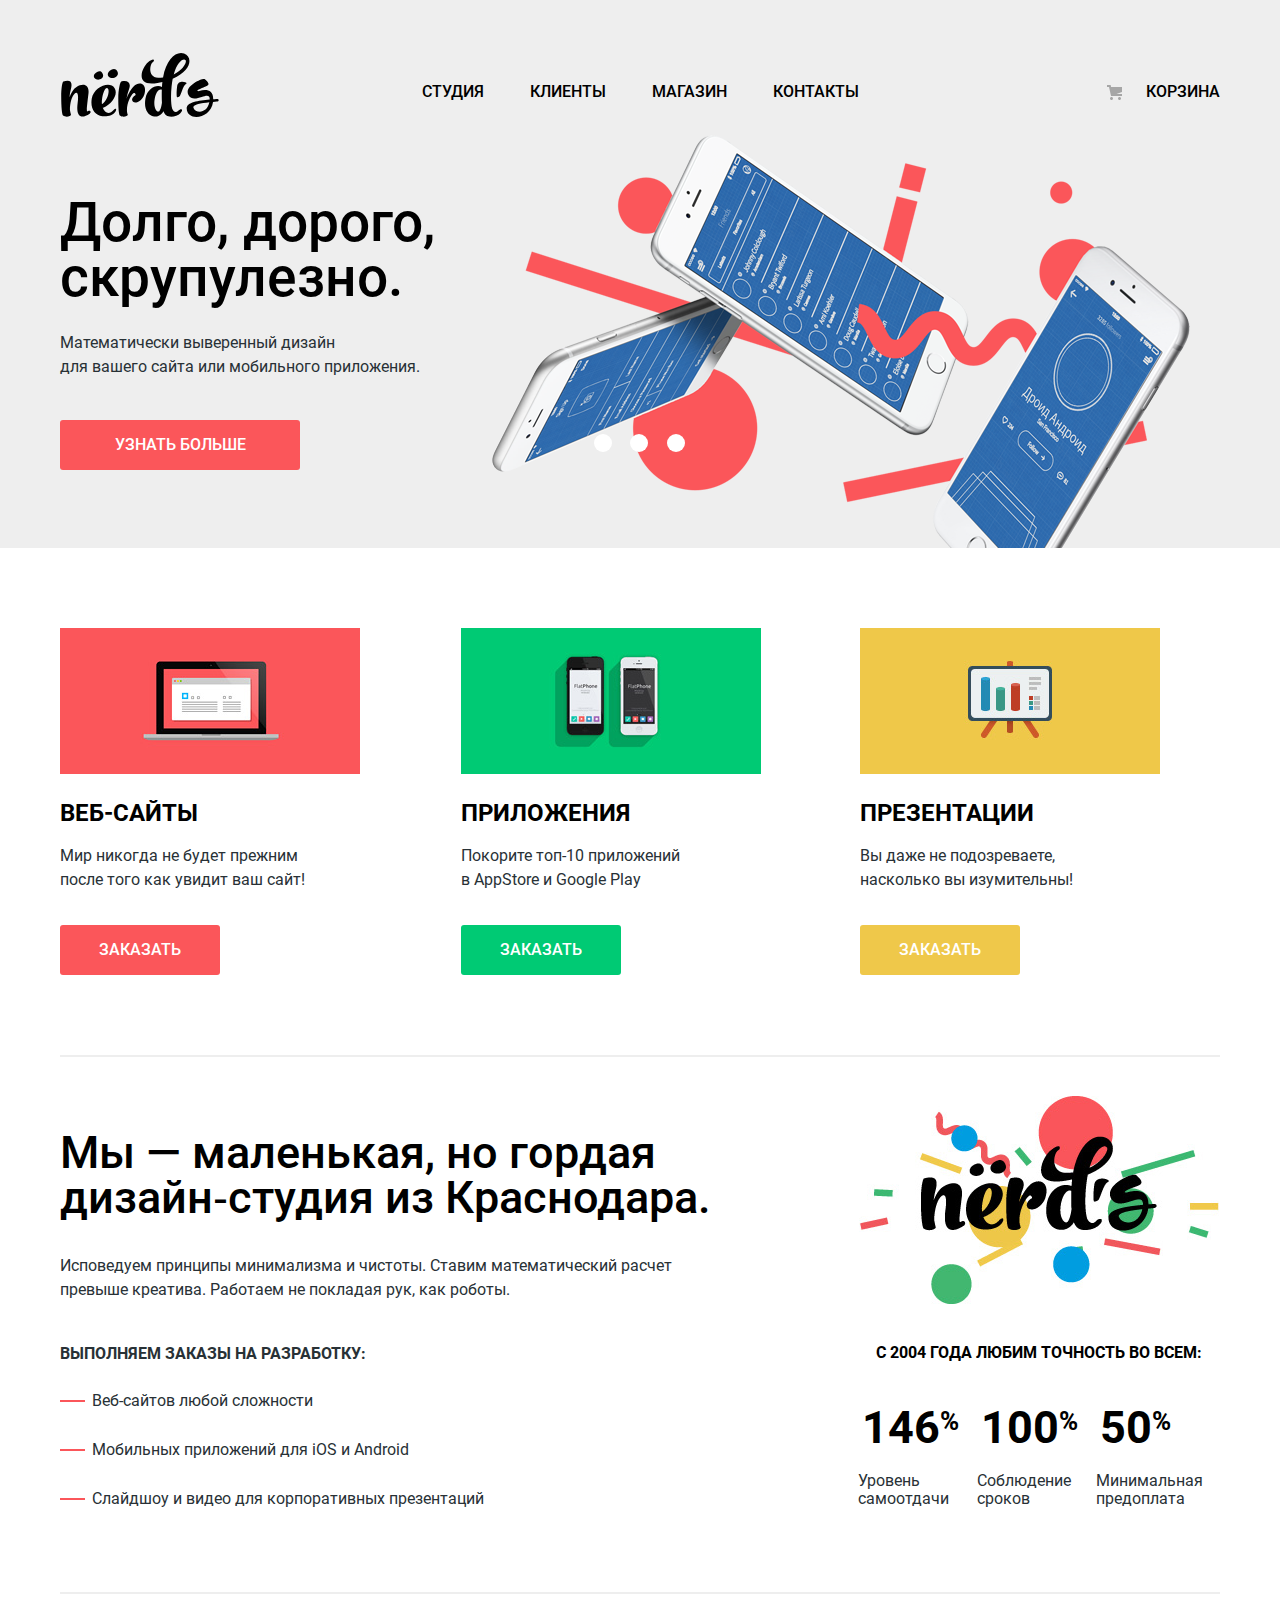
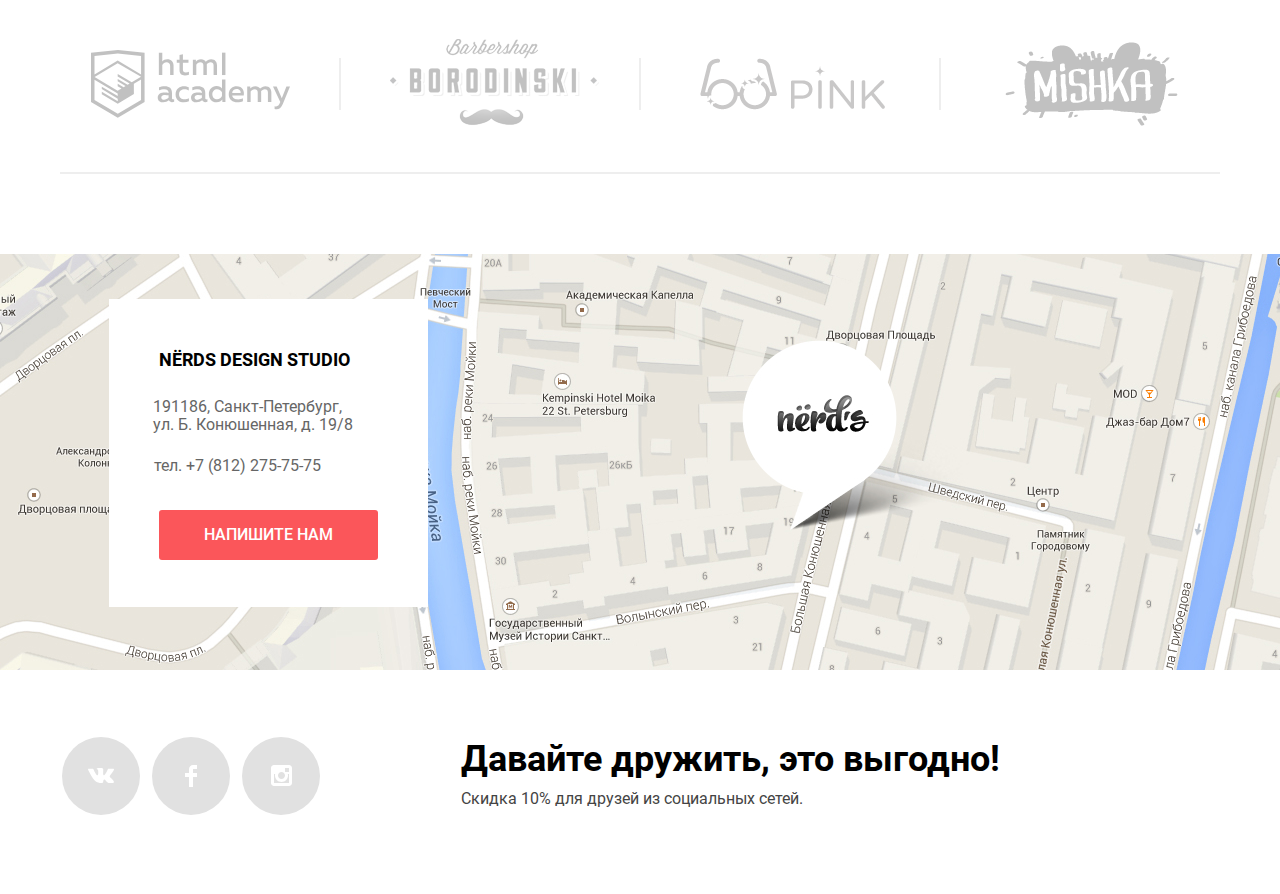
==== commit e11bddcc: "+" ====
--- a/index.html
+++ b/index.html
@@ -57,13 +57,13 @@
 					<div class="slider">
 						<ul class="slider_list">
 							<li class="slider_list_item">
-								<button class="btn slider-1 slider_button" type="button" aria-label="first slide">
+								<button class="slider-1 slider_button" type="button" aria-label="first slide">
 							</li>
 							<li class="slider_list_item">
-								<button class="btn slider-2 slider_button" type="button" aria-label="second slide">
+								<button class="slider-2 slider_button" type="button" aria-label="second slide">
 							</li>
 							<li class="slider_list_item">
-								<button class="btn slider-3 slider_button" type="button" aria-label="third slide">
+								<button class="slider-3 slider_button" type="button" aria-label="third slide">
 							</li>
 						</ul>
 					</div>
--- a/css/style.css
+++ b/css/style.css
@@ -273,6 +273,7 @@
 
 .header_logo {
 	transition: var(--default-transition-settings);
+	transform: translateY(4px);
 }
 
 .header_logo:hover {
@@ -280,7 +281,8 @@
 }
 
 .catalog_header_logo {
-	margin-top: 10px;
+	margin-top: 9px;
+	transform: translateY(-2px);
 }
 
 .catalog_header_logo:active {
@@ -309,8 +311,8 @@
 	flex-wrap: wrap;
 	max-width: 437px;
 	justify-content: space-between;
-	margin-left: 200px;
-	margin-top: 5px;
+	margin-left: 202px;
+	margin-top: 16px;
 }
 
 .nav_list_item {
@@ -326,7 +328,7 @@
 }
 
 .nav_item_active {
-	padding-bottom: 8px;
+	padding-bottom: 17px;
 	border-bottom: 2px solid var(--red-default-color);
 }
 
@@ -334,7 +336,7 @@
 	display: flex;
 	align-items: center;
 	transition: var(--default-transition-settings);
-	margin-top: 5px;
+	margin-top: 16px;
 }
 
 .nav_bin::before {
@@ -366,6 +368,10 @@
 	display: none;
 }
 
+.slide {
+	background-position: 99.5% 0px;
+}
+
 .slides {
 	position: relative;
 }
@@ -375,7 +381,6 @@
 	width: 100%;
 	background-repeat: no-repeat;
 	background-image: url("../img/nerds-index-slide1.png");
-	background-position: 400px;
 }
 
 .slide-2 {
@@ -383,7 +388,6 @@
 	width: 100%;
 	background-repeat: no-repeat;
 	background-image: url("../img/nerds-index-slide2.png");
-	background-position: 400px;
 }
 
 .slide-3 {
@@ -391,12 +395,12 @@
 	width: 100%;
 	background-repeat: no-repeat;
 	background-image: url("../img/nerds-index-slide3.png");
-	background-position: 400px;
 }
 
 .slide_description {
 	width: 400px;
-	height: 49px;
+	min-height: 49px;
+	margin-bottom: 40px;
 }
 
 .slide_title {
@@ -406,12 +410,9 @@
 	line-height: 1;
 	color: var(--black-default-color);
 	max-width: 538px;
-	padding-top: 76px;
+	padding-top: 78px;
+  margin-top: 4px;
 	margin-bottom: 26px;
-}
-
-.slide_description {
-	margin-bottom: 38px;
 }
 
 .button {
@@ -431,6 +432,7 @@
 }
 
 .slide_button {
+	margin-top: auto;
 	margin-bottom: 10px;
 }
 
@@ -458,7 +460,12 @@
 .slider_list {
 	display: flex;
 	justify-content: space-between;
-	margin-right: -50px; 
+	margin-right: -41px;
+	transform: translateY(3px);
+}
+
+.slider_list_item {
+	position: relative;
 }
 
 .slider_button {
@@ -472,6 +479,9 @@
 }
 
 .slider_button::before {
+	position: absolute;
+	left: 30%;
+	top: 30%;
 	content: "";
 	display: none;
 	width: 8px;
@@ -660,6 +670,7 @@
 	font-weight: bold;
 	text-transform: uppercase;
 	color: var(--black-default-color);
+	margin-left: 21px;
 }
 
 .studio_info_item {
@@ -675,6 +686,7 @@
 	height: 208px;
 	background: url("../img/nerds-illustration1.jpg") no-repeat;
 	margin-bottom: 37px;
+	transform: translateX(4px);
 }
 
 .studio_info_item::before {
@@ -694,6 +706,7 @@
 	font-size: 45px;
 	line-height: 1.42;
 	color: var(--black-default-color);
+	margin-left: 4px;
 }
 
 .percent {
@@ -854,12 +867,12 @@
 /*FOOTER_START*/
 
 .main_footer {
-	margin-top: 68px;
+	margin-top: 64px;
 }
 
 .footer {
 	display: grid;
-	grid-template-columns: 1fr 1fr;
+	grid-template-columns: 1fr min-content;
 	margin-bottom: 68px;
 }
 
@@ -900,7 +913,9 @@
 }
 
 .discount {
-	margin-left: -180px;
+	padding-left: 45px;
+	min-width: 660px;
+	margin-right: 144px;
 }
 
 .discount_title {
@@ -922,6 +937,7 @@
 
 .modal_container {
 	position: fixed;
+	top: 17px;
 	display: none;
 	align-items: center;
 	justify-content: center;
@@ -983,7 +999,16 @@
 	font-weight: bold;
 	font-size: 45px;
 	color: var(--black-default-color);
-	padding-top: 20px;
+	margin-top: 32px;
+	margin-bottom: -23px;
+}
+
+.modal_textarea {
+	margin-top: -14px;
+}
+
+.modal_button {
+	width: 259px;
 }
 
 .user_form_title {
@@ -1535,12 +1560,12 @@
 }
 
 .catalog_img:hover+.mask {
-	top: 61.5%;
+	top: 62.5%;
 	opacity: 1;
 }
 
 .mask:hover {
-	top: 61.5%;
+	top: 62.5%;
 	opacity: 1;
 }
 
@@ -1598,9 +1623,9 @@
 	color: var(--mask-text-color);
 	text-align: center;
 	width: 255px;
-	margin-top: -5;
 	padding-bottom: 1px;
 	overflow-y: auto;
+	transform: translateY(-10px);
 }
 
 .pagination_list {
@@ -1631,4 +1656,7 @@
 	box-shadow: none;
 }
 
+.catalog_discount {
+	margin-top: 5px;
+}
 /*CATALOG_END*/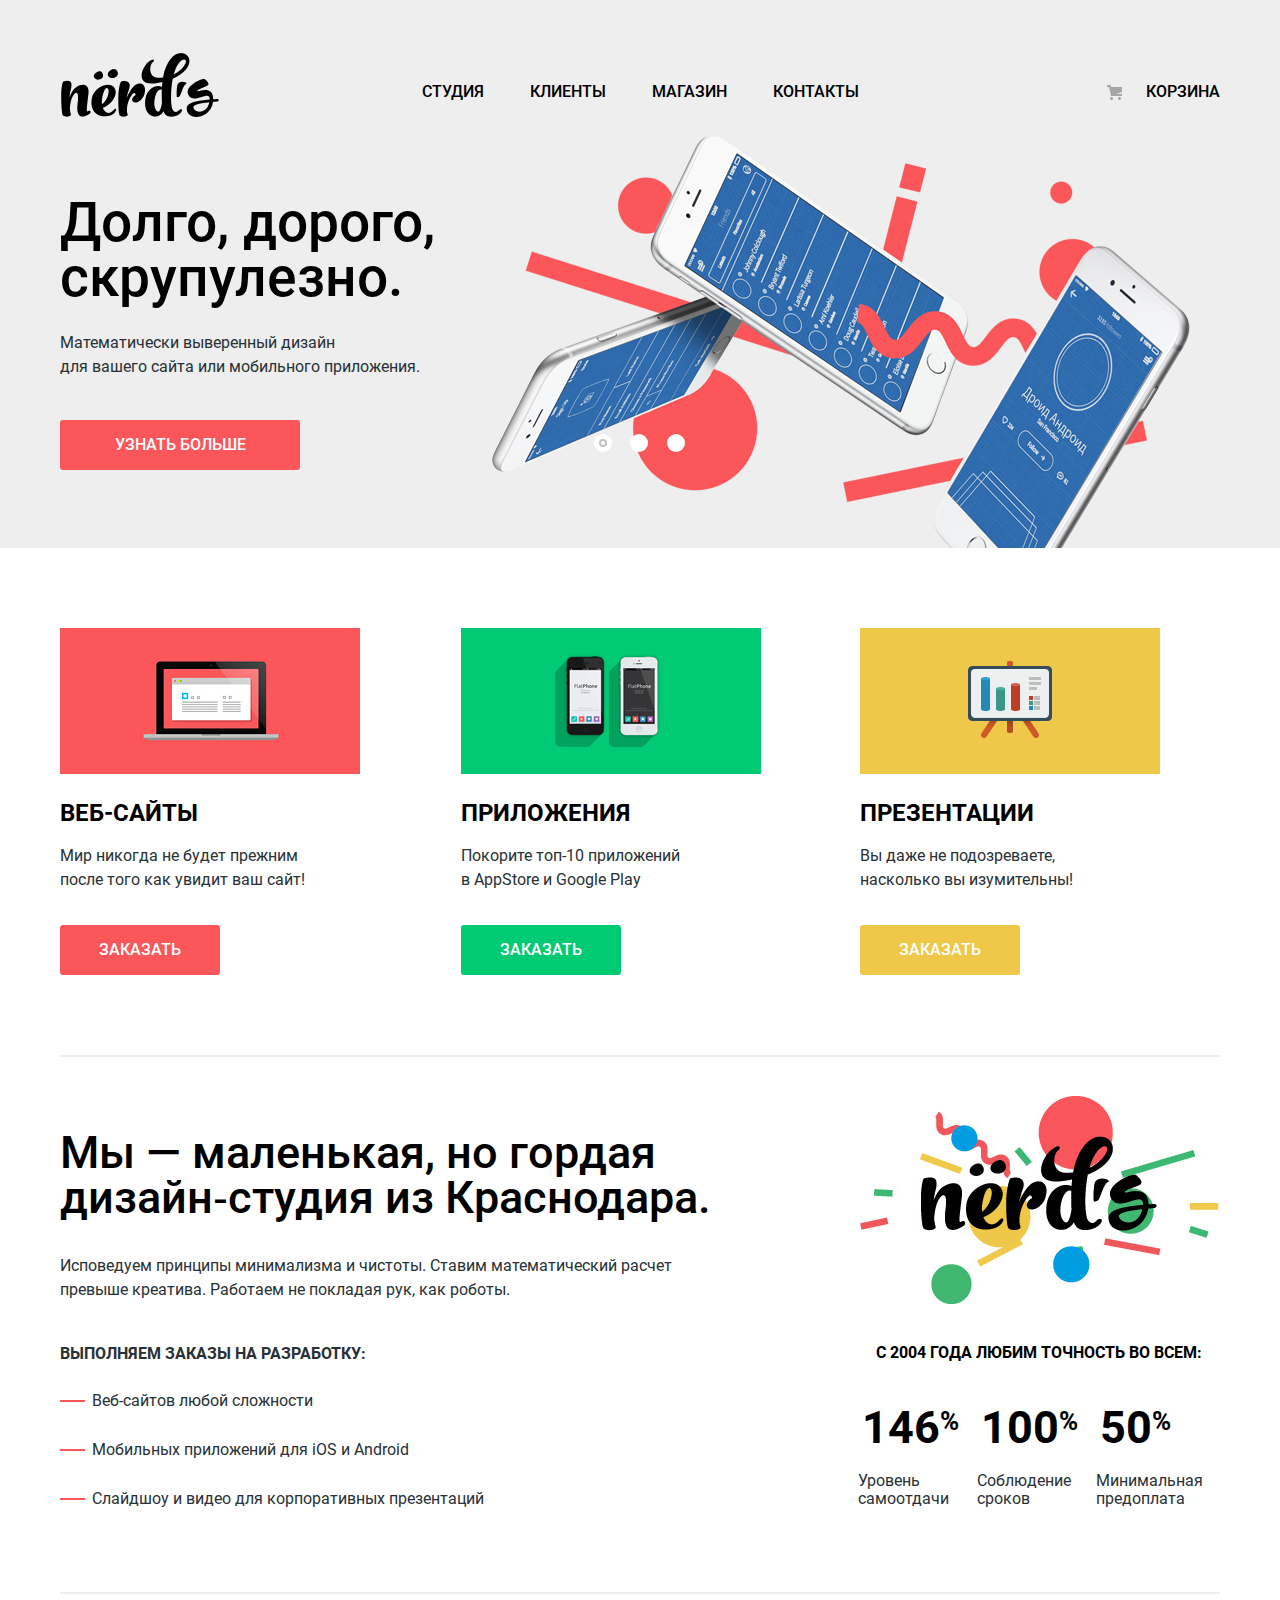
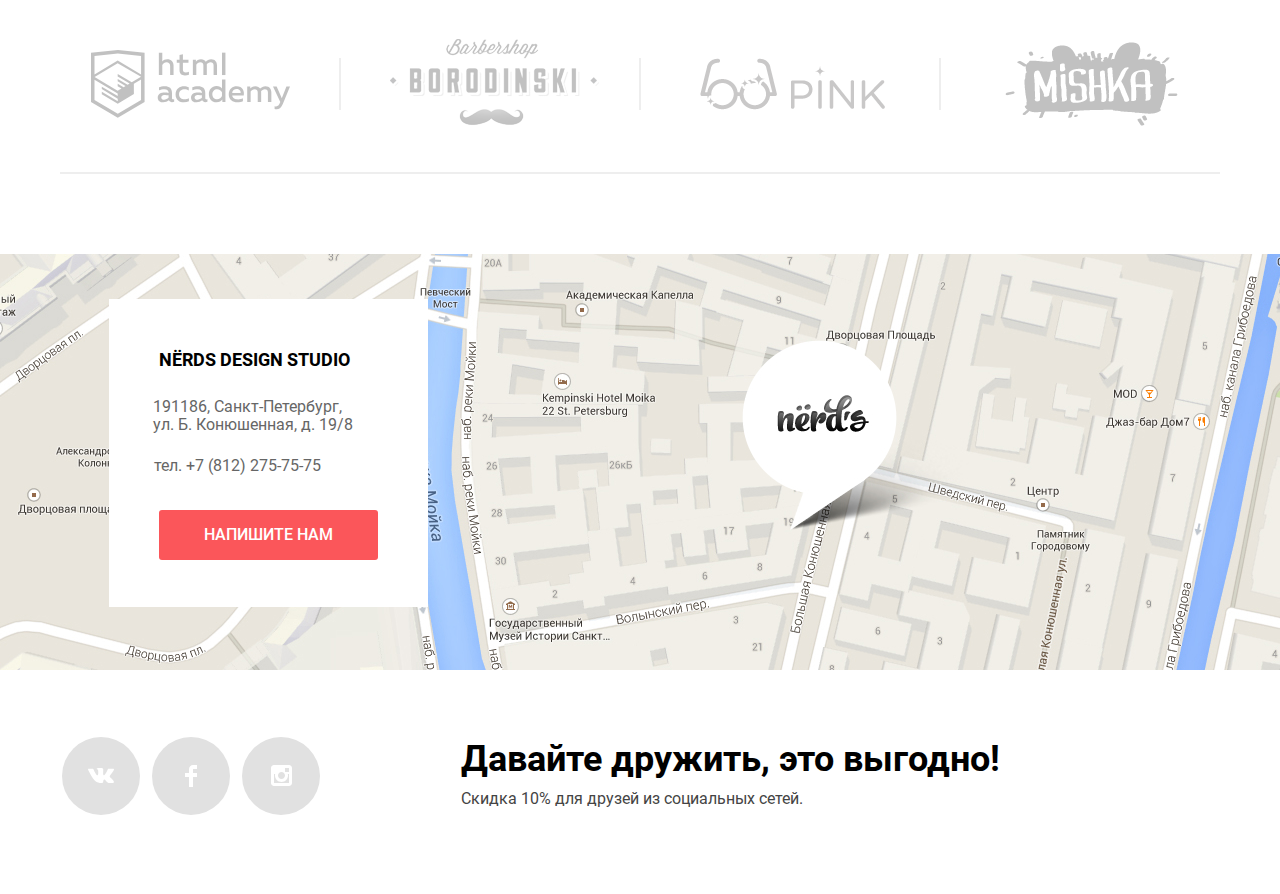
==== commit 29c68c81: "finish1" ====
--- a/index.html
+++ b/index.html
@@ -57,13 +57,13 @@
 					<div class="slider">
 						<ul class="slider_list">
 							<li class="slider_list_item">
-								<button class="slider-1 slider_button" type="button" aria-label="first slide">
+								<button class="slider-1 slider_button" type="button" aria-label="Первый слайд" autofocus>
 							</li>
 							<li class="slider_list_item">
-								<button class="slider-2 slider_button" type="button" aria-label="second slide">
+								<button class="slider-2 slider_button" type="button" aria-label="Второй слайд">
 							</li>
 							<li class="slider_list_item">
-								<button class="slider-3 slider_button" type="button" aria-label="third slide">
+								<button class="slider-3 slider_button" type="button" aria-label="Третий слайд">
 							</li>
 						</ul>
 					</div>
@@ -251,13 +251,13 @@
 						placeholder="email@example.com">
 					<label for="email"></label>
 				</div>
-				<div>
+				<div class="modal_textarea">
 					<p class="user_form_title">Текст письма:</p>
 					<textarea class="user_textarea" name="user_text" id="text" cols="30" rows="5"
 						placeholder="В свободной форме"></textarea>
 					<label for="text"></label>
 				</div>
-				<button type="btn submit" class="button submit">Отправить</button>
+				<button type="submit" class="button submit modal_button">Отправить</button>
 			</form>
 		</section>
 	</div>
--- a/css/style.css
+++ b/css/style.css
@@ -853,6 +853,10 @@
 	min-width: 219px;
 }
 
+.user_button:focus {
+	background-color: var(--red-active-color);
+}
+
 .btn:hover {
 	background-color: var(--red-hover-color);
 }
@@ -937,7 +941,7 @@
 
 .modal_container {
 	position: fixed;
-	top: 17px;
+	top: -10px;
 	display: none;
 	align-items: center;
 	justify-content: center;
@@ -974,7 +978,7 @@
 .modal_close {
 	position: absolute;
 	right: 90px;
-	top: 75px;
+	top: 80px;
 	width: 21px;
 	height: 21px;
 	background: url("../img/icons/close.svg") no-repeat;
@@ -999,7 +1003,7 @@
 	font-weight: bold;
 	font-size: 45px;
 	color: var(--black-default-color);
-	margin-top: 32px;
+	margin-top: 59px;
 	margin-bottom: -23px;
 }
 
@@ -1569,6 +1573,10 @@
 	opacity: 1;
 }
 
+.catalog_item:focus .mask {
+	border-color: gray;
+}
+
 .catalog_item::before {
 	content: "";
 	display: block;
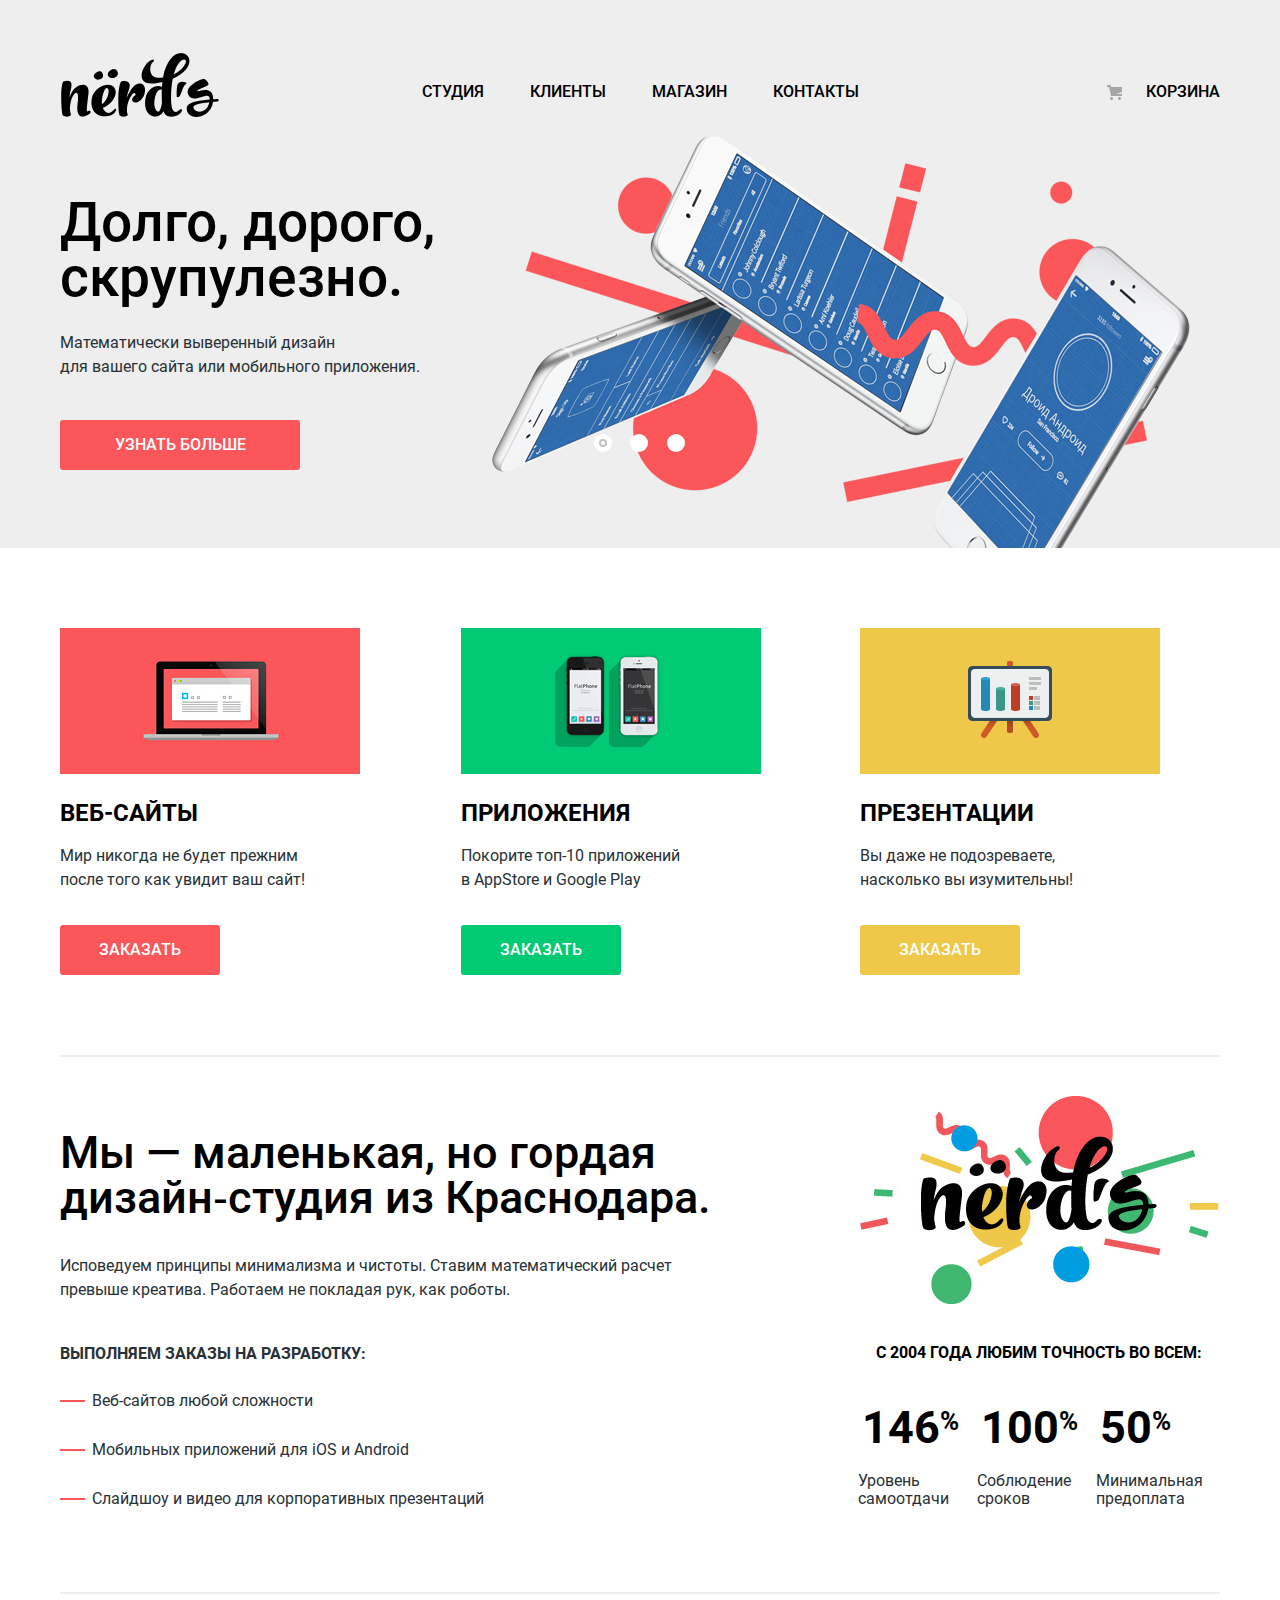
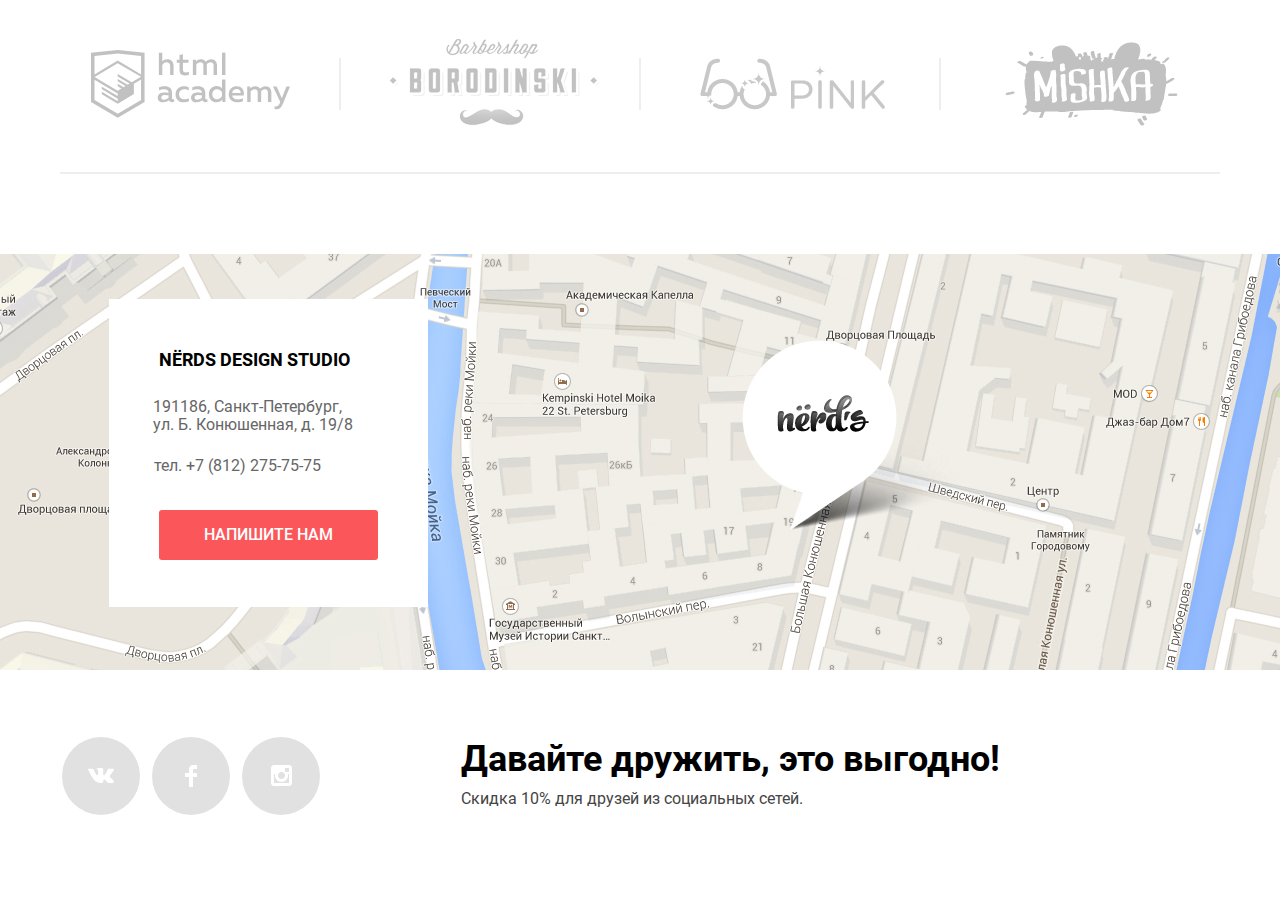
==== commit 7b363f30: "minimization" ====
--- a/index.html
+++ b/index.html
@@ -5,7 +5,7 @@
 	<meta charset="utf-8">
 	<title>HTML Academy: Нёрдс</title>
 	<link rel="stylesheet" href="css/normalize.css">
-	<link rel="stylesheet" href="css/style.css">
+	<link rel="stylesheet" href="css/style.min.css">
 	<link rel="icon" href="favicon.ico">
 	<link rel="icon" href="img/icons/152.svg" type="image/svg+xml">
 	<link rel="apple-touch-icon" href="img/icons/152.png">
@@ -18,7 +18,7 @@
 			<nav class="main_nav">
 				<a aria-label="Логотип студии"><img class="header_logo" src="img/logos/nerds-logo.svg" width="160" height="65" alt="Логотип Нёрдс"></a>
 				<ul class="nav_list">
-					<li><a aria-label="Студия">Студия</a></li>
+					<li><a class="nav_list_item" href="studio.html" aria-label="Студия">Студия</a></li>
 					<li><a class="nav_list_item" href="clients.html" aria-label="Клиенты">Клиенты</a></li>
 					<li><a class="nav_list_item" href="catalog.html" aria-label="Магазин">Магазин</a></li>
 					<li><a class="nav_list_item" href="contacts.html" aria-label="Контакты">Контакты</a></li>
@@ -57,13 +57,13 @@
 					<div class="slider">
 						<ul class="slider_list">
 							<li class="slider_list_item">
-								<button class="slider-1 slider_button" type="button" aria-label="Первый слайд" autofocus>
+								<button class="slider-1 slider_button" type="button" aria-label="Первый слайд" autofocus></button>
 							</li>
 							<li class="slider_list_item">
-								<button class="slider-2 slider_button" type="button" aria-label="Второй слайд">
+								<button class="slider-2 slider_button" type="button" aria-label="Второй слайд"></button>
 							</li>
 							<li class="slider_list_item">
-								<button class="slider-3 slider_button" type="button" aria-label="Третий слайд">
+								<button class="slider-3 slider_button" type="button" aria-label="Третий слайд"></button>
 							</li>
 						</ul>
 					</div>
@@ -261,7 +261,7 @@
 			</form>
 		</section>
 	</div>
-	<script src="js/script.js"></script>
+	<script src="js/script.min.js"></script>
 </body>
 
 </html>--- a/css/style.min.css
+++ b/css/style.min.css
@@ -0,0 +1 @@
+:root{--white-default-color:#FFF;--black-default-color:#000;--header-color:#EEE;--nav-text-hover-color:#A7A7A7;--red-default-color:#FB565A;--red-hover-color:#E74246;--red-active-color:#D7373B;--red-shadow-active-color:#C23235;--red-button-text-active:#E37375;--green-default-color:#00CA74;--green-hover-color:#00BC6C;--green-active-color:#00AA62;--green-shadow-active-color:#009958;--green-button-text-active:#4CC391;--yellow-default-color:#EFC84A;--yellow-hover-color:#EAB534;--yellow-active-color:#E5A722;--yellow-shadow-active-color:#CF971F;--yellow-button-text-active:#EDC164;--gray-default-color:#EEE;--gray-hover-color:#DFDFDF;--gray-active-color:#D5D5D5;--gray-text-active-color:#A7A7A7;--gray-shadow-active-color:silver;--gray-text-default-color:#B2B2B2;--gray-text-hover-color:#666;--logo-active-color:#A6A6A6;--social-icon-default:#E1E1E1;--default-text-color:#283136;--catalog-input-default-color:#B8B8B8;--catalog-form-hover-color:#4D4D4D;--catalog-form-text-blocked-color:#BFC2C3;--catalog-input-blocked-color:#EEE;--sort-text-default-color:#B3B3B3;--sort-text-hover-color:#666;--sort-arrow-default-color:#EDEDED;--sort-arrow-hover-color:#A6A6A6;--sort-arrow-active-color:#231F20;--mask-top-default-color:#E9E9E9;--mask-top-hover-color:#4D4D4D;--mask-text-color:#666;--mask-name-hover-color:#FB565A;--mask-name-active-color:#B3B3B3;--user-form-default-color:#D7DCDE;--user-form-hover-color:#B4B9BB;--user-form-default-text-color:#A2A2A2;--user-form-focus-text-color:#444;--user-form-invalid-color:#E74246;--user-form-default-close-color:#FECDCE;--user-form-hover-close-color:#FB565A;--user-form-active-close-color:#FFEFEF;--border-pagination-color:#DBDBDB;--range-control-color:#F1F1F1F1;--range-scale-color:#D7DCDE;--range-toggle-color:#ABABAB;--range-shadow-color:#CFCFCF;--form_border_hover:#B4B9BB;--modal_shadow_color:#A6A6A6;--slider_dot:#C1C1C1;--default-transition-settings:.15s ease-in-out;--mask-transition-settings:.3s ease-in-out}@font-face{font-family:"Roboto";src:local(Roboto),url(../fonts/roboto.woff2) format("woff2"),url(../fonts/roboto.woff) format("woff");font-weight:400;font-style:normal}@font-face{font-family:"Roboto";src:local(Roboto),url(../fonts/robotomedium.woff2) format("woff2"),url(../fonts/robotomedium.woff) format("woff");font-weight:500;font-style:medium}@font-face{font-family:"Roboto";src:local(Roboto),url(../fonts/robotobold.woff2) format("woff2"),url(../fonts/robotomedium.woff) format("woff");font-weight:700;font-style:bold}@-webkit-keyframes bounceIn{0%,20%,40%,60%,80%,to{-webkit-animation-timing-function:cubic-bezier(.215,.61,.355,1);animation-timing-function:cubic-bezier(.215,.61,.355,1)}0%{-webkit-transform:scale3d(.3,.3,.3);opacity:0;transform:scale3d(.3,.3,.3)}20%{-webkit-transform:scale3d(1.1,1.1,1.1);transform:scale3d(1.1,1.1,1.1)}40%{-webkit-transform:scale3d(.9,.9,.9);transform:scale3d(.9,.9,.9)}60%{-webkit-transform:scale3d(1.03,1.03,1.03);opacity:1;transform:scale3d(1.03,1.03,1.03)}80%{-webkit-transform:scale3d(.97,.97,.97);transform:scale3d(.97,.97,.97)}to{-webkit-transform:scaleX(1);opacity:1;transform:scaleX(1)}}@keyframes bounceIn{0%,20%,40%,60%,80%,to{-webkit-animation-timing-function:cubic-bezier(.215,.61,.355,1);animation-timing-function:cubic-bezier(.215,.61,.355,1)}0%{-webkit-transform:scale3d(.3,.3,.3);opacity:0;transform:scale3d(.3,.3,.3)}20%{-webkit-transform:scale3d(1.1,1.1,1.1);transform:scale3d(1.1,1.1,1.1)}40%{-webkit-transform:scale3d(.9,.9,.9);transform:scale3d(.9,.9,.9)}60%{-webkit-transform:scale3d(1.03,1.03,1.03);opacity:1;transform:scale3d(1.03,1.03,1.03)}80%{-webkit-transform:scale3d(.97,.97,.97);transform:scale3d(.97,.97,.97)}to{-webkit-transform:scaleX(1);opacity:1;transform:scaleX(1)}}@keyframes bounceOutDown{20%{-webkit-transform:translate3d(0,10px,0);transform:translate3d(0,10px,0)}40%,45%{-webkit-transform:translate3d(0,-20px,0);opacity:1;transform:translate3d(0,-20px,0)}to{-webkit-transform:translate3d(0,2000px,0);opacity:0;transform:translate3d(0,2000px,0)}}@-webkit-keyframes shake{0%,to{-webkit-transform:translateZ(0);transform:translateZ(0)}10%,30%,50%,70%,90%{-webkit-transform:translate3d(-10px,0,0);transform:translate3d(-10px,0,0)}20%,40%,60%,80%{-webkit-transform:translate3d(10px,0,0);transform:translate3d(10px,0,0)}}@keyframes shake{0%,to{-webkit-transform:translateZ(0);transform:translateZ(0)}10%,30%,50%,70%,90%{-webkit-transform:translate3d(-10px,0,0);transform:translate3d(-10px,0,0)}20%,40%,60%,80%{-webkit-transform:translate3d(10px,0,0);transform:translate3d(10px,0,0)}}*,::before,::after{box-sizing:border-box}.page{height:100%;box-sizing:border-box}body{margin:0;padding:0;font-family:"Roboto","Arial",sans-serif;font-weight:400;font-size:16px;line-height:1.5;color:var(--default-text-color);min-height:100%;display:grid;grid-template-rows:min-content 1fr min-content;align-content:start}img{max-width:100%}ul{list-style:none;padding:0;margin:0}a{text-decoration:none;color:var(--black-default-color)}.input,.user_textarea{padding:0;margin:0;border:none;border-radius:0;box-shadow:none}.submit{border:none;background-color:transparent;font-family:inherit;padding:0;outline:0;cursor:pointer;transition:var(--default-transition-settings)}.wrapper{max-width:1200px;width:100%;margin:0 auto;padding:0 20px}.main_header{font-size:16px;font-weight:500;text-transform:uppercase;color:var(--black-default-color);background-color:var(--gray-default-color)}.header_logo{transition:var(--default-transition-settings);transform:translateY(4px)}.header_logo:hover{opacity:.7}.catalog_header_logo{margin-top:9px;transform:translateY(-2px)}.catalog_header_logo:active{opacity:.3}.main_nav_bar{background-color:var(--gray-default-color);margin-top:8px;margin-bottom:-7px}.main_nav{display:grid;grid-template-columns:max-content 1fr max-content;width:1160px;margin:0 auto;padding-top:40px}.nav_list{display:flex;align-items:center;flex-wrap:wrap;max-width:437px;justify-content:space-between;margin-left:202px;margin-top:16px}.nav_list_item{transition:var(--default-transition-settings)}.nav_list_item:hover{color:var(--red-default-color)}.nav_list_item:active{color:var(--gray-text-active-color)}.nav_item_active{padding-bottom:17px;border-bottom:2px solid var(--red-default-color)}.nav_bin{display:flex;align-items:center;transition:var(--default-transition-settings);margin-top:16px}.nav_bin::before{content:"";width:15px;height:15px;background-repeat:no-repeat;background-image:url(../img/icons/cart-icon.svg);margin-right:24px}.nav_bin:hover{color:var(--red-default-color)}.nav_bin:active{color:var(--gray-text-active-color)}.advantages{background-color:var(--gray-default-color)}.slide_hidden{display:none}.slide{background-position:99.5% 0}.slides{position:relative}.slide-1{height:431px;width:100%;background-repeat:no-repeat;background-image:url(../img/nerds-index-slide1.png)}.slide-2{height:431px;width:100%;background-repeat:no-repeat;background-image:url(../img/nerds-index-slide2.png)}.slide-3{height:431px;width:100%;background-repeat:no-repeat;background-image:url(../img/nerds-index-slide3.png)}.slide_description{width:400px;min-height:49px;margin-bottom:40px}.slide_title{display:block;font-weight:500;font-size:55px;line-height:1;color:var(--black-default-color);max-width:538px;padding-top:78px;margin-top:4px;margin-bottom:26px}.button{display:inline-flex;align-items:center;justify-content:center;line-height:1.12;text-transform:uppercase;text-align:center;font-weight:500;color:var(--white-default-color);background:#FB565A;border-radius:3px;transition:var(--default-transition-settings);min-width:240px;min-height:50px}.slide_button{margin-top:auto;margin-bottom:10px}.button:hover{background-color:var(--red-hover-color)}.button:active{background-color:var(--red-active-color);box-shadow:inset 0 3px 0 var(--red-shadow-active-color);color:var(--red-button-text-active)}.slider{position:absolute;width:50px;top:314px;left:46%}.slider_list{display:flex;justify-content:space-between;margin-right:-41px;transform:translateY(3px)}.slider_list_item{position:relative}.slider_button{display:block;width:18px;height:18px;background-color:var(--white-default-color);border:none;border-radius:50%;cursor:pointer}.slider_button::before{position:absolute;left:30%;top:30%;content:"";display:none;width:8px;height:8px;background-color:var(--white-default-color);border:2px solid var(--slider_dot);border-radius:50%}.slider_button:active::before{display:block}.slider_button:focus::before{display:block}.slider_button:hover{background-color:var(--white-default-color)}.slider_button:active{outline:none}.slider_button:focus{outline:none}.services_section{margin-top:80px;border-bottom:2px solid var(--gray-default-color)}.services{display:grid;grid-template-columns:1fr 1fr 1fr;margin-bottom:80px}.service{display:flex;flex-direction:column}.service-2{padding-left:14px}.service-3{padding-left:27px}.service_title{font-weight:700;font-size:24px;line-height:1.25;color:var(--black-default-color);text-transform:uppercase;margin-bottom:0}.service-1::before{content:"";display:block;width:300px;height:146px;background-color:var(--red-default-color);background:url(../img/illustration1.png) no-repeat}.service-2::before{content:"";display:block;width:300px;height:146px;background-color:var(--green-default-color);background:url(../img/illustration2.png) no-repeat}.service-3::before{content:"";display:block;width:300px;height:146px;background-color:var(--yellow-default-color);background:url(../img/illustration3.png) no-repeat}.service_text{margin-bottom:33px}.service_button{min-width:160px;max-width:240px;margin-top:auto;align-self:flex-start}.service-1 .button:active{color:var(--red-button-text-active);box-shadow:inset 0 3px 0 var(--red-shadow-active-color)}.service-2 .button{background-color:var(--green-default-color)}.service-2 .button:hover{background-color:var(--green-hover-color)}.service-2 .button:active{color:var(--green-button-text-active);background-color:var(--green-active-color);box-shadow:inset 0 3px 0 var(--green-shadow-active-color)}.service-3 .button{background-color:var(--yellow-default-color)}.service-3 .button:hover{background-color:var(--yellow-hover-color)}.service-3 .button:active{color:var(--yellow-button-text-active);background-color:var(--yellow-active-color);box-shadow:inset 0 3px 0 var(--yellow-shadow-active-color)}.studio_info{display:flex;justify-content:space-between;margin-top:39px}.studio_info-1{min-width:651px;margin-top:34px}.studio_info_title{font-weight:500;width:651px;font-size:45px;line-height:1;color:var(--black-default-color)}.studio_info_text{margin-top:34px;margin-bottom:40px}.studio_info_list_title{font-weight:700;text-transform:uppercase;margin-top:10px}.studio_info_list{margin-top:23px}.studio_info_table{margin-top:28px}.studio_info_table .table_data{padding-right:15px;padding-bottom:9px}.studio_info_table_title{font-weight:700;text-transform:uppercase;color:var(--black-default-color);margin-left:21px}.studio_info_item{display:flex;justify-content:flex-start;align-items:center}.studio_info-2::before{content:"";display:block;width:360px;height:208px;background:url(../img/nerds-illustration1.jpg) no-repeat;margin-bottom:37px;transform:translateX(4px)}.studio_info_item::before{content:"";width:25px;height:2px;margin-right:7px;background-color:var(--red-default-color)}.studio_info_item:not(:last-child){margin-bottom:25px}.strong{font-weight:700;font-size:45px;line-height:1.42;color:var(--black-default-color);margin-left:4px}.percent{font-weight:700;font-size:26px;line-height:1.42;color:var(--black-default-color)}.table_data{line-height:1.12}.logos_section{margin-top:73px;margin-bottom:80px}.logos{position:relative;display:flex;justify-content:space-between;align-items:center;border-bottom:2px solid var(--gray-default-color);border-top:2px solid var(--gray-default-color);padding-top:45px;padding-bottom:36px}.logos_item{opacity:.24;transition:var(--default-transition-settings)}.logos_item:first-child{margin-left:31px}.logos_item:last-child{margin-right:42px}.logos_item:nth-last-of-type(2){margin-right:20px}.logos::after{position:absolute;display:block;content:"";width:2px;height:52px;background-color:var(--gray-default-color);left:279px;top:64px;box-shadow:300px 0 0 var(--gray-default-color),600px 0 0 var(--gray-default-color)}.logos_item:hover{opacity:1}.logos_item:active{opacity:.1}.contact_map{position:relative;margin:0 auto}.map_img{width:100%;object-fit:cover}.iframe_map{position:absolute;top:0;width:100%;overflow:hidden;z-index:5}.yandex_map{width:100%;border:none}.contact_map_container{position:relative}.contact_address{display:flex;flex-direction:column;justify-content:center;align-items:center;position:absolute;top:3.5vw;left:8.5vw;width:319px;height:308px;background-color:var(--white-default-color);z-index:6}.contact_address_title{font-weight:700;text-align:center;font-size:18px;line-height:1.67;text-transform:uppercase;color:var(--black-default-color);padding-bottom:23px;margin-left:-27px}.address{line-height:1.12;color:#666;width:230px;padding-bottom:20px;font-style:normal}.contact_tel{color:#666;align-self:flex-start;padding-left:45px}.user_button{margin-top:32px;align-self:center;min-width:219px}.user_button:focus{background-color:var(--red-active-color)}.btn:hover{background-color:var(--red-hover-color)}.btn:active{color:var(--red-button-text-active);background-color:var(--red-active-color)}.main_footer{margin-top:64px}.footer{display:grid;grid-template-columns:1fr min-content;margin-bottom:68px}.social_list{display:flex;flex-wrap:wrap;width:270px;transform:translateY(-4px)}.social_item{display:flex;justify-content:center;align-items:center;background-color:var(--social-icon-default);width:78px;height:78px;border-radius:50%;transition:var(--default-transition-settings);margin-left:2px;margin-right:10px;margin-bottom:10px}.social_item svg{fill:var(--white-default-color)}.social_item:active svg{fill:var(--red-button-text-active)}.social_item:hover{background-color:var(--red-hover-color)}.social_item:active{background-color:var(--red-active-color);box-shadow:inset 0 3px 0 var(--red-shadow-active-color)}.discount{padding-left:45px;min-width:660px;margin-right:144px}.discount_title{font-weight:700;font-size:36px;line-height:1;color:var(--black-default-color)}.discount_text{line-height:1.37;color:#444;margin-top:10px}.modal_container{position:fixed;top:-10px;display:none;align-items:center;justify-content:center;width:100%;height:100%;z-index:9999}.modal_open{display:flex}.modal_form{display:flex;flex-wrap:wrap;justify-content:space-between;width:761px;padding-bottom:60px}.modal_shadow_block{display:flex}.modal_window{position:relative;width:960px;min-height:590px;background-color:var(--white-default-color);padding-left:100px;box-shadow:0 20px 40px var(--modal_shadow_color)}.modal_close{position:absolute;right:90px;top:80px;width:21px;height:21px;background:url(../img/icons/close.svg) no-repeat;border:none;opacity:.3;cursor:pointer;transition:var(--default-transition-settings)}.modal_close:hover{background-color:transparent;opacity:1}.modal_close:active{background-color:transparent;opacity:.1;border:none}.modal_title{font-weight:700;font-size:45px;color:var(--black-default-color);margin-top:59px;margin-bottom:-23px}.modal_textarea{margin-top:-14px}.modal_button{width:259px}.user_form_title{color:var(--black-default-color);font-weight:700;line-height:1.12;margin-bottom:10px;padding-top:35px}.user_forms::placeholder{transition:var(--default-transition-settings)}.user_forms:focus::placeholder{opacity:0}.user_forms{width:360px;height:50px;border:2px solid var(--range-scale-color);border-radius:3px;transition:var(--default-transition-settings);padding-left:16px;outline:none}.user_forms:hover{border-color:var(--form_border_hover)}.user_forms:active{border-color:var(--black-default-color)}.user_forms:focus{border-color:var(--black-default-color)}.user_forms:invalid{border-color:var(--red-default-color);color:var(--red-default-color)}.user_textarea{width:760px;margin-bottom:47px;resize:none;overflow-y:auto;overflow-x:hidden;border:2px solid var(--range-scale-color);border-radius:3px;transition:var(--default-transition-settings);padding-left:16px;padding-top:16px;outline:none}.user_textarea:hover{border-color:var(--form_border_hover)}.user_textarea:active{border-color:var(--black-default-color)}.user_textarea:focus{border-color:var(--black-default-color)}.user_textarea::placeholder{transition:var(--default-transition-settings)}.user_textarea:invalid{border-color:var(--red-default-color);color:var(--red-default-color)}.user_textarea:focus::placeholder{opacity:0}.bounceIn{-webkit-animation-duration:.75s;-webkit-animation-name:bounceIn;animation-duration:.75s;animation-name:bounceIn}.bounceOutDown{-webkit-animation-name:bounceOutDown;animation-name:bounceOutDown}.shake{-webkit-animation-name:shake;animation-name:shake}.catalog_title{font-weight:500;font-size:55px;line-height:1;color:var(--black-default-color);background-color:var(--gray-default-color);margin:0}.catalog_heading{display:flex;justify-content:center;padding-bottom:108px;padding-top:70px}.catalog_container{display:flex;justify-content:space-between;margin-bottom:60px;margin-top:55px}.catalog{display:flex;flex-direction:column;width:760px}.filters{width:260px}.filters_form{display:flex;flex-direction:column}.numbers{margin-top:14px;margin-bottom:52px}.fieldset{border:none;margin:0;padding:0}.legend{margin-bottom:15px}.feature_form{padding-top:37px}.grid_item:not(:last-child){margin-bottom:8px}.feature_item:not(:last-child){margin-bottom:16px}.form_title{font-size:18px;font-weight:700;line-height:1.67;text-transform:uppercase;color:var(--black-default-color)}.range_filter{width:260px;margin-top:49px}.range_controls{position:relative;height:80px;padding-top:39px;background-color:var(--range-control-color);border-radius:5px;padding-left:20px;padding-right:20px}.range_controls .bar{width:70%;height:2px;background:var(--green-default-color)}.range_controls .scale{height:2px;background:var(--range-scale-color)}.range_controls .toggle{position:absolute;top:31px;left:0;width:4px;height:4px;padding:0;border:8px solid var(--white-default-color);background-color:var(--range-toggle-color);border-radius:50%;box-shadow:0 2px 1px 0 var(--range-shadow-color);cursor:pointer;box-sizing:content-box}.range_controls .toggle_min{left:18px}.range_controls .toggle_max{left:160px}.number_label{line-height:1.37;text-transform:uppercase}.number_text{margin-right:11px}.number_text:last-of-type{margin-left:20px}.number_place{background-color:var(--gray-default-color);text-align:center;line-height:1.37;width:80px;height:38px;color:var(--default-text-color);border:none;border-radius:3px;-moz-appearance:textfield;outline:none}.number_place::-webkit-outer-spin-button,.number_place::-webkit-inner-spin-button{-webkit-appearance:none;margin:0;outline:none;border:none}.sort_item{line-height:1.19}.visually_hidden{position:absolute;clip:rect(0 0 0 0);width:1px;height:1px;margin:-1px}.custom_radio+.form_label{display:inline-flex;align-items:center;user-select:none}.custom_radio+.form_label::before{content:"";display:inline-block;width:25px;height:25px;flex-shrink:0;flex-grow:0;border:3px solid var(--catalog-input-default-color);border-radius:50%;margin-right:.5em;background-repeat:no-repeat;background-position:center center;background-size:50% 50%}.custom_radio:focus+.form_label::before{border-color:var(--catalog-form-hover-color)}.custom_radio:focus+.form_label::after{background-color:var(--catalog-form-hover-color)}.custom_radio:not(:disabled)+.form_label:hover::before{border-color:var(--catalog-form-hover-color)}.custom_radio:checked+.form_label::after{position:absolute;content:"";display:block;left:8px;width:9px;height:9px;background-color:var(--catalog-input-default-color);border-radius:50%}.custom_radio:checked+.form_label:hover::after{background-color:var(--catalog-form-hover-color)}.custom_radio:checked:disabled+.form_label::after{background-color:var(--catalog-input-blocked-color)}.custom_radio:disabled+.form_label::before{border-color:var(--catalog-input-blocked-color)}.form_label{position:relative;display:flex;cursor:pointer;-webkit-box-align:center;align-items:center;transition:var(--default-transition-settings)}.form_label::before{transition:var(--default-transition-settings)}.form_label::after{transition:var(--default-transition-settings)}.custom_radio:disabled+.form_label{color:var(--catalog-input-blocked-color);pointer-events:none}.custom_checkbox:disabled+.form_label{color:var(--catalog-input-blocked-color);pointer-events:none}.custom_checkbox:disabled+.form_label::before{border-color:var(--catalog-input-blocked-color)}.custom_checkbox:disabled+.form_label::after{opacity:.3}.custom_checkbox+.form_label::before{content:"";display:block;height:23px;width:23px;border:2px solid var(--catalog-input-default-color);border-radius:3px;margin-right:11px}.custom_checkbox:not(:disabled):not(:checked)+.form_label:hover::before{border-color:var(--catalog-form-hover-color)}.custom_checkbox:checked+.form_label::before{opacity:0}.custom_checkbox:focus:checked+.form_label::before{border-color:var(--catalog-form-hover-color)}.custom_checkbox:focus+.form_label::before{border-color:var(--catalog-form-hover-color)}.custom_checkbox:checked+.form_label::after{position:absolute;content:"";display:block;width:23px;height:23px;background-image:url(../img/icons/checkbox-on2.svg);background-repeat:no-repeat}.custom_checkbox:checked+.form_label:hover::after{background-image:url(../img/icons/checkbox-on1.svg)}.catalog_button{margin-top:48px;min-width:260px;color:var(--black-default-color);background-color:var(--gray-default-color)}.catalog_button:hover,.catalog_button:focus{background-color:var(--gray-hover-color)}.catalog_button:active{color:var(--gray-text-active-color);background-color:var(--gray-active-color);box-shadow:inset 0 3px 0 var(--gray-shadow-active-color)}.sort_button{font-size:14px;line-height:1.29;text-transform:uppercase;color:var(--gray-text-default-color)}.sort_button_active{color:var(--black-default-color)}.sort_button:hover{background-color:transparent;color:var(--gray-text-hover-color)}.sort_button:active{color:var(--black-default-color);background-color:transparent}.sort_button:focus{color:var(--black-default-color);background-color:transparent}.catalog_sort{display:flex}.sort_buttons{margin-left:267px}.sort_button:not(:last-child){margin-right:11px;margin-top:7px}.arrows{margin-left:auto;display:flex;align-items:center}.arrow{cursor:pointer;transition:var(--default-transition-settings)}.arrow_down,.arrow_up{width:0;height:0;padding:0;outline:0;margin-left:58px;margin-right:14px;border-style:solid;border-width:10px 5.5px 0;border-color:var(--sort-arrow-default-color) var(--white-default-color) var(--white-default-color)}.arrow_active{border-top-color:var(--sort-arrow-active-color)}.arrow_down:hover{border-top-color:var(--sort-arrow-hover-color)}.arrow_down:active,.arrow_down:focus{border-top-color:var(--sort-arrow-active-color)}.arrow_up{transform:rotate(180deg);margin:0}.arrow_up:hover{border-top-color:var(--sort-arrow-hover-color)}.arrow_up:active,.arrow_up:focus{border-top-color:var(--sort-arrow-active-color)}.catalog_list{display:flex;flex-wrap:wrap;margin-right:-42px;margin-top:48px}.catalog_item{position:relative;width:358px;height:618px;margin-bottom:32px;margin-right:42px;overflow:hidden;cursor:pointer;transition:var(--mask-transition-settings);border-bottom-left-radius:7px;border-bottom-right-radius:7px;border-radius:7px}.catalog_item:hover{box-shadow:0 6px 15px var(--gray-hover-color)}.catalog_img{overflow:hidden;border:1px solid var(--mask-top-default-color);transition:var(--mask-transition-settings);border-top:none;border-bottom-left-radius:7px;border-bottom-right-radius:7px}.mask{position:absolute;display:flex;flex-direction:column;top:60%;align-items:center;justify-content:space-around;background-color:var(--gray-default-color);width:358px;height:238px;transition:var(--mask-transition-settings);opacity:0;overflow:auto}.catalog_item:focus-within .mask{top:62.5%;opacity:1}.catalog_img:hover+.mask{top:62.5%;opacity:1}.mask:hover{top:62.5%;opacity:1}.catalog_item::before{content:"";display:block;width:360px;height:40px;background-color:var(--mask-top-default-color);transition:var(--mask-transition-settings)}.catalog_item:hover:before{background-color:var(--mask-top-hover-color)}.catalog_item::after{content:"";display:block;position:absolute;top:13px;left:16px;width:14px;height:14px;border-radius:50%;background-color:var(--white-default-color);box-shadow:22px 0 var(--white-default-color),47px 0 var(--white-default-color)}.mask_button{margin-bottom:40px;min-width:200px}.mask_title{font-weight:700;font-size:18px;line-height:1.67;text-transform:uppercase;color:var(--black-default-color);transition:var(--default-transition-settings);margin-top:23px}.mask_title:hover{color:var(--red-default-color)}.mask_title:active{color:var(--gray-text-default-color)}.mask_text{line-height:1.12;color:var(--mask-text-color);text-align:center;width:255px;padding-bottom:1px;overflow-y:auto;transform:translateY(-10px)}.pagination_list{display:flex;margin-top:-24px}.pagination{min-width:50px;min-height:50px;margin-right:11px;padding-left:10px;padding-right:10px}.page_active{background-color:var(--white-default-color);border:3px solid var(--border-pagination-color)}.page_active:hover{background-color:transparent}.page_active:active{background-color:transparent;color:var(--black-default-color);box-shadow:none}.catalog_discount{margin-top:5px}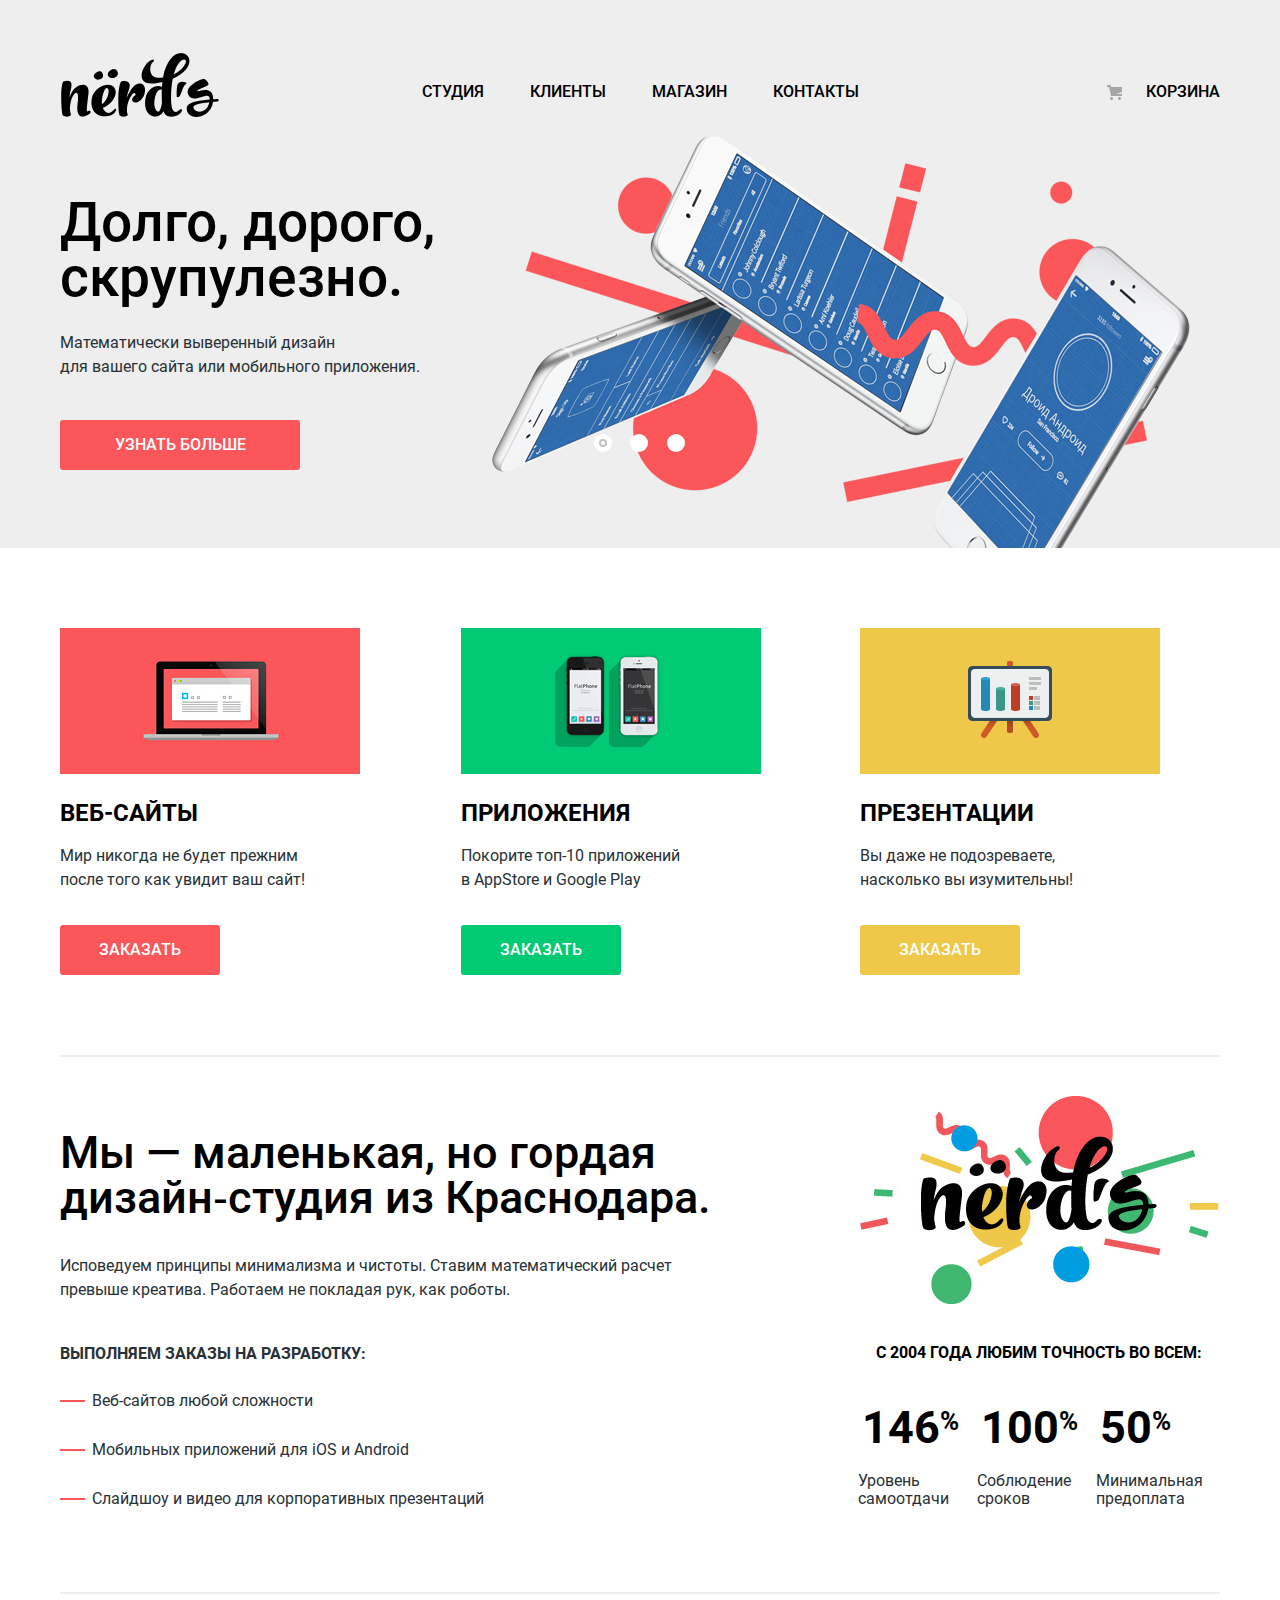
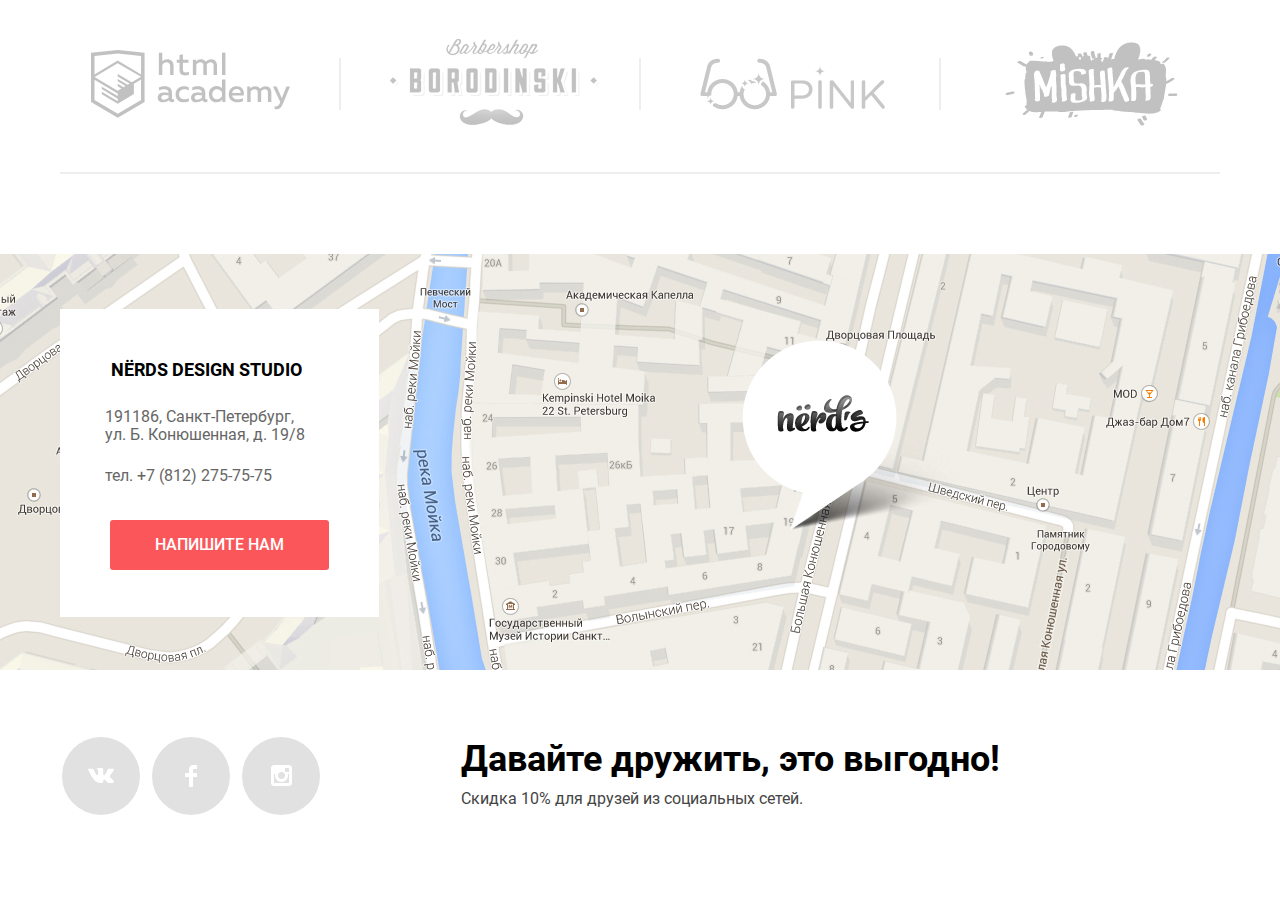
==== commit fe926836: "finish7" ====
--- a/index.html
+++ b/index.html
@@ -17,7 +17,7 @@
 		<div class="main_nav_bar">
 			<nav class="main_nav">
 				<a aria-label="Логотип студии"><img class="header_logo" src="img/logos/nerds-logo.svg" width="160" height="65" alt="Логотип Нёрдс"></a>
-				<ul class="nav_list">
+				<ul class="list nav_list">
 					<li><a class="nav_list_item" href="studio.html" aria-label="Студия">Студия</a></li>
 					<li><a class="nav_list_item" href="clients.html" aria-label="Клиенты">Клиенты</a></li>
 					<li><a class="nav_list_item" href="catalog.html" aria-label="Магазин">Магазин</a></li>
@@ -55,7 +55,7 @@
 						<a class="button slide_button" href="#" aria-label="Узнать больше">Узнать больше</a>
 					</div>
 					<div class="slider">
-						<ul class="slider_list">
+						<ul class="list slider_list">
 							<li class="slider_list_item">
 								<button class="slider-1 slider_button" type="button" aria-label="Первый слайд" autofocus></button>
 							</li>
@@ -100,7 +100,7 @@
 						<p class="studio_info_text">Исповедуем принципы минимализма и чистоты. Ставим математический расчет
 							превыше&nbsp;креатива.&nbsp;Работаем&nbsp;не&nbsp;покладая&nbsp;рук, как роботы.</p>
 						<b class="studio_info_list_title">Выполняем заказы на разработку:</b>
-						<ul class="studio_info_list">
+						<ul class="list studio_info_list">
 							<li class="studio_info_item">Веб-сайтов любой сложности</li>
 							<li class="studio_info_item">Мобильных приложений для iOS и Android</li>
 							<li class="studio_info_item">Слайдшоу и видео для корпоративных презентаций</li>
@@ -125,7 +125,7 @@
 			</section>
 			<section class="logos_section">
 				<h2 class="visually_hidden">Наши работы</h2>
-				<ul class="logos">
+				<ul class="list logos">
 					<li class="logos_item">
 						<a class="logo_academy" href="https://htmlacademy.ru/intensive/htmlcss" aria-label="Партнёр Htmlacademy">
 							<svg aria-hidden="true" width="199" height="68" viewBox="0 0 199 68" fill="none" xmlns="http://www.w3.org/2000/svg">
@@ -190,18 +190,20 @@
 							allowfullscreen="allowfullscreen"></iframe>
 					</div>
 				</div>
+				<div class="wrapper address_wrapper">
 					<div class="contact_address">
 						<b class="contact_address_title">NЁRDS DESIGN STUDIO</b>
 						<address class="address">191186, Санкт-Петербург, ул.&nbsp;Б.&nbsp;Конюшенная, д. 19/8</address>
 						<a class="contact_tel" href="tel:+78122757575" aria-label="Номер телефона">тел. +7 (812) 275-75-75</a>
 						<a class="submit user_button button" href="modal.html" aria-label="Напишите нам">Напишите нам</a>
 					</div>
+				</div>
 			</div>
 		</section>
 	</main>
 	<footer class="main_footer">
 		<div class="wrapper footer">
-			<ul class="social_list">
+			<ul class="list social_list">
 				<li>
 					<a class="social_item" href="#" aria-label="Вконтакте">
 						<svg aria-hidden="true" class="vk_icon" width="27" height="15" viewBox="0 0 27 15" fill="none"
--- a/css/style.min.css
+++ b/css/style.min.css
@@ -1 +1 @@
-:root{--white-default-color:#FFF;--black-default-color:#000;--header-color:#EEE;--nav-text-hover-color:#A7A7A7;--red-default-color:#FB565A;--red-hover-color:#E74246;--red-active-color:#D7373B;--red-shadow-active-color:#C23235;--red-button-text-active:#E37375;--green-default-color:#00CA74;--green-hover-color:#00BC6C;--green-active-color:#00AA62;--green-shadow-active-color:#009958;--green-button-text-active:#4CC391;--yellow-default-color:#EFC84A;--yellow-hover-color:#EAB534;--yellow-active-color:#E5A722;--yellow-shadow-active-color:#CF971F;--yellow-button-text-active:#EDC164;--gray-default-color:#EEE;--gray-hover-color:#DFDFDF;--gray-active-color:#D5D5D5;--gray-text-active-color:#A7A7A7;--gray-shadow-active-color:silver;--gray-text-default-color:#B2B2B2;--gray-text-hover-color:#666;--logo-active-color:#A6A6A6;--social-icon-default:#E1E1E1;--default-text-color:#283136;--catalog-input-default-color:#B8B8B8;--catalog-form-hover-color:#4D4D4D;--catalog-form-text-blocked-color:#BFC2C3;--catalog-input-blocked-color:#EEE;--sort-text-default-color:#B3B3B3;--sort-text-hover-color:#666;--sort-arrow-default-color:#EDEDED;--sort-arrow-hover-color:#A6A6A6;--sort-arrow-active-color:#231F20;--mask-top-default-color:#E9E9E9;--mask-top-hover-color:#4D4D4D;--mask-text-color:#666;--mask-name-hover-color:#FB565A;--mask-name-active-color:#B3B3B3;--user-form-default-color:#D7DCDE;--user-form-hover-color:#B4B9BB;--user-form-default-text-color:#A2A2A2;--user-form-focus-text-color:#444;--user-form-invalid-color:#E74246;--user-form-default-close-color:#FECDCE;--user-form-hover-close-color:#FB565A;--user-form-active-close-color:#FFEFEF;--border-pagination-color:#DBDBDB;--range-control-color:#F1F1F1F1;--range-scale-color:#D7DCDE;--range-toggle-color:#ABABAB;--range-shadow-color:#CFCFCF;--form_border_hover:#B4B9BB;--modal_shadow_color:#A6A6A6;--slider_dot:#C1C1C1;--default-transition-settings:.15s ease-in-out;--mask-transition-settings:.3s ease-in-out}@font-face{font-family:"Roboto";src:local(Roboto),url(../fonts/roboto.woff2) format("woff2"),url(../fonts/roboto.woff) format("woff");font-weight:400;font-style:normal}@font-face{font-family:"Roboto";src:local(Roboto),url(../fonts/robotomedium.woff2) format("woff2"),url(../fonts/robotomedium.woff) format("woff");font-weight:500;font-style:medium}@font-face{font-family:"Roboto";src:local(Roboto),url(../fonts/robotobold.woff2) format("woff2"),url(../fonts/robotomedium.woff) format("woff");font-weight:700;font-style:bold}@-webkit-keyframes bounceIn{0%,20%,40%,60%,80%,to{-webkit-animation-timing-function:cubic-bezier(.215,.61,.355,1);animation-timing-function:cubic-bezier(.215,.61,.355,1)}0%{-webkit-transform:scale3d(.3,.3,.3);opacity:0;transform:scale3d(.3,.3,.3)}20%{-webkit-transform:scale3d(1.1,1.1,1.1);transform:scale3d(1.1,1.1,1.1)}40%{-webkit-transform:scale3d(.9,.9,.9);transform:scale3d(.9,.9,.9)}60%{-webkit-transform:scale3d(1.03,1.03,1.03);opacity:1;transform:scale3d(1.03,1.03,1.03)}80%{-webkit-transform:scale3d(.97,.97,.97);transform:scale3d(.97,.97,.97)}to{-webkit-transform:scaleX(1);opacity:1;transform:scaleX(1)}}@keyframes bounceIn{0%,20%,40%,60%,80%,to{-webkit-animation-timing-function:cubic-bezier(.215,.61,.355,1);animation-timing-function:cubic-bezier(.215,.61,.355,1)}0%{-webkit-transform:scale3d(.3,.3,.3);opacity:0;transform:scale3d(.3,.3,.3)}20%{-webkit-transform:scale3d(1.1,1.1,1.1);transform:scale3d(1.1,1.1,1.1)}40%{-webkit-transform:scale3d(.9,.9,.9);transform:scale3d(.9,.9,.9)}60%{-webkit-transform:scale3d(1.03,1.03,1.03);opacity:1;transform:scale3d(1.03,1.03,1.03)}80%{-webkit-transform:scale3d(.97,.97,.97);transform:scale3d(.97,.97,.97)}to{-webkit-transform:scaleX(1);opacity:1;transform:scaleX(1)}}@keyframes bounceOutDown{20%{-webkit-transform:translate3d(0,10px,0);transform:translate3d(0,10px,0)}40%,45%{-webkit-transform:translate3d(0,-20px,0);opacity:1;transform:translate3d(0,-20px,0)}to{-webkit-transform:translate3d(0,2000px,0);opacity:0;transform:translate3d(0,2000px,0)}}@-webkit-keyframes shake{0%,to{-webkit-transform:translateZ(0);transform:translateZ(0)}10%,30%,50%,70%,90%{-webkit-transform:translate3d(-10px,0,0);transform:translate3d(-10px,0,0)}20%,40%,60%,80%{-webkit-transform:translate3d(10px,0,0);transform:translate3d(10px,0,0)}}@keyframes shake{0%,to{-webkit-transform:translateZ(0);transform:translateZ(0)}10%,30%,50%,70%,90%{-webkit-transform:translate3d(-10px,0,0);transform:translate3d(-10px,0,0)}20%,40%,60%,80%{-webkit-transform:translate3d(10px,0,0);transform:translate3d(10px,0,0)}}*,::before,::after{box-sizing:border-box}.page{height:100%;box-sizing:border-box}body{margin:0;padding:0;font-family:"Roboto","Arial",sans-serif;font-weight:400;font-size:16px;line-height:1.5;color:var(--default-text-color);min-height:100%;display:grid;grid-template-rows:min-content 1fr min-content;align-content:start}img{max-width:100%}ul{list-style:none;padding:0;margin:0}a{text-decoration:none;color:var(--black-default-color)}.input,.user_textarea{padding:0;margin:0;border:none;border-radius:0;box-shadow:none}.submit{border:none;background-color:transparent;font-family:inherit;padding:0;outline:0;cursor:pointer;transition:var(--default-transition-settings)}.wrapper{max-width:1200px;width:100%;margin:0 auto;padding:0 20px}.main_header{font-size:16px;font-weight:500;text-transform:uppercase;color:var(--black-default-color);background-color:var(--gray-default-color)}.header_logo{transition:var(--default-transition-settings);transform:translateY(4px)}.header_logo:hover{opacity:.7}.catalog_header_logo{margin-top:9px;transform:translateY(-2px)}.catalog_header_logo:active{opacity:.3}.main_nav_bar{background-color:var(--gray-default-color);margin-top:8px;margin-bottom:-7px}.main_nav{display:grid;grid-template-columns:max-content 1fr max-content;width:1160px;margin:0 auto;padding-top:40px}.nav_list{display:flex;align-items:center;flex-wrap:wrap;max-width:437px;justify-content:space-between;margin-left:202px;margin-top:16px}.nav_list_item{transition:var(--default-transition-settings)}.nav_list_item:hover{color:var(--red-default-color)}.nav_list_item:active{color:var(--gray-text-active-color)}.nav_item_active{padding-bottom:17px;border-bottom:2px solid var(--red-default-color)}.nav_bin{display:flex;align-items:center;transition:var(--default-transition-settings);margin-top:16px}.nav_bin::before{content:"";width:15px;height:15px;background-repeat:no-repeat;background-image:url(../img/icons/cart-icon.svg);margin-right:24px}.nav_bin:hover{color:var(--red-default-color)}.nav_bin:active{color:var(--gray-text-active-color)}.advantages{background-color:var(--gray-default-color)}.slide_hidden{display:none}.slide{background-position:99.5% 0}.slides{position:relative}.slide-1{height:431px;width:100%;background-repeat:no-repeat;background-image:url(../img/nerds-index-slide1.png)}.slide-2{height:431px;width:100%;background-repeat:no-repeat;background-image:url(../img/nerds-index-slide2.png)}.slide-3{height:431px;width:100%;background-repeat:no-repeat;background-image:url(../img/nerds-index-slide3.png)}.slide_description{width:400px;min-height:49px;margin-bottom:40px}.slide_title{display:block;font-weight:500;font-size:55px;line-height:1;color:var(--black-default-color);max-width:538px;padding-top:78px;margin-top:4px;margin-bottom:26px}.button{display:inline-flex;align-items:center;justify-content:center;line-height:1.12;text-transform:uppercase;text-align:center;font-weight:500;color:var(--white-default-color);background:#FB565A;border-radius:3px;transition:var(--default-transition-settings);min-width:240px;min-height:50px}.slide_button{margin-top:auto;margin-bottom:10px}.button:hover{background-color:var(--red-hover-color)}.button:active{background-color:var(--red-active-color);box-shadow:inset 0 3px 0 var(--red-shadow-active-color);color:var(--red-button-text-active)}.slider{position:absolute;width:50px;top:314px;left:46%}.slider_list{display:flex;justify-content:space-between;margin-right:-41px;transform:translateY(3px)}.slider_list_item{position:relative}.slider_button{display:block;width:18px;height:18px;background-color:var(--white-default-color);border:none;border-radius:50%;cursor:pointer}.slider_button::before{position:absolute;left:30%;top:30%;content:"";display:none;width:8px;height:8px;background-color:var(--white-default-color);border:2px solid var(--slider_dot);border-radius:50%}.slider_button:active::before{display:block}.slider_button:focus::before{display:block}.slider_button:hover{background-color:var(--white-default-color)}.slider_button:active{outline:none}.slider_button:focus{outline:none}.services_section{margin-top:80px;border-bottom:2px solid var(--gray-default-color)}.services{display:grid;grid-template-columns:1fr 1fr 1fr;margin-bottom:80px}.service{display:flex;flex-direction:column}.service-2{padding-left:14px}.service-3{padding-left:27px}.service_title{font-weight:700;font-size:24px;line-height:1.25;color:var(--black-default-color);text-transform:uppercase;margin-bottom:0}.service-1::before{content:"";display:block;width:300px;height:146px;background-color:var(--red-default-color);background:url(../img/illustration1.png) no-repeat}.service-2::before{content:"";display:block;width:300px;height:146px;background-color:var(--green-default-color);background:url(../img/illustration2.png) no-repeat}.service-3::before{content:"";display:block;width:300px;height:146px;background-color:var(--yellow-default-color);background:url(../img/illustration3.png) no-repeat}.service_text{margin-bottom:33px}.service_button{min-width:160px;max-width:240px;margin-top:auto;align-self:flex-start}.service-1 .button:active{color:var(--red-button-text-active);box-shadow:inset 0 3px 0 var(--red-shadow-active-color)}.service-2 .button{background-color:var(--green-default-color)}.service-2 .button:hover{background-color:var(--green-hover-color)}.service-2 .button:active{color:var(--green-button-text-active);background-color:var(--green-active-color);box-shadow:inset 0 3px 0 var(--green-shadow-active-color)}.service-3 .button{background-color:var(--yellow-default-color)}.service-3 .button:hover{background-color:var(--yellow-hover-color)}.service-3 .button:active{color:var(--yellow-button-text-active);background-color:var(--yellow-active-color);box-shadow:inset 0 3px 0 var(--yellow-shadow-active-color)}.studio_info{display:flex;justify-content:space-between;margin-top:39px}.studio_info-1{min-width:651px;margin-top:34px}.studio_info_title{font-weight:500;width:651px;font-size:45px;line-height:1;color:var(--black-default-color)}.studio_info_text{margin-top:34px;margin-bottom:40px}.studio_info_list_title{font-weight:700;text-transform:uppercase;margin-top:10px}.studio_info_list{margin-top:23px}.studio_info_table{margin-top:28px}.studio_info_table .table_data{padding-right:15px;padding-bottom:9px}.studio_info_table_title{font-weight:700;text-transform:uppercase;color:var(--black-default-color);margin-left:21px}.studio_info_item{display:flex;justify-content:flex-start;align-items:center}.studio_info-2::before{content:"";display:block;width:360px;height:208px;background:url(../img/nerds-illustration1.jpg) no-repeat;margin-bottom:37px;transform:translateX(4px)}.studio_info_item::before{content:"";width:25px;height:2px;margin-right:7px;background-color:var(--red-default-color)}.studio_info_item:not(:last-child){margin-bottom:25px}.strong{font-weight:700;font-size:45px;line-height:1.42;color:var(--black-default-color);margin-left:4px}.percent{font-weight:700;font-size:26px;line-height:1.42;color:var(--black-default-color)}.table_data{line-height:1.12}.logos_section{margin-top:73px;margin-bottom:80px}.logos{position:relative;display:flex;justify-content:space-between;align-items:center;border-bottom:2px solid var(--gray-default-color);border-top:2px solid var(--gray-default-color);padding-top:45px;padding-bottom:36px}.logos_item{opacity:.24;transition:var(--default-transition-settings)}.logos_item:first-child{margin-left:31px}.logos_item:last-child{margin-right:42px}.logos_item:nth-last-of-type(2){margin-right:20px}.logos::after{position:absolute;display:block;content:"";width:2px;height:52px;background-color:var(--gray-default-color);left:279px;top:64px;box-shadow:300px 0 0 var(--gray-default-color),600px 0 0 var(--gray-default-color)}.logos_item:hover{opacity:1}.logos_item:active{opacity:.1}.contact_map{position:relative;margin:0 auto}.map_img{width:100%;object-fit:cover}.iframe_map{position:absolute;top:0;width:100%;overflow:hidden;z-index:5}.yandex_map{width:100%;border:none}.contact_map_container{position:relative}.contact_address{display:flex;flex-direction:column;justify-content:center;align-items:center;position:absolute;top:3.5vw;left:8.5vw;width:319px;height:308px;background-color:var(--white-default-color);z-index:6}.contact_address_title{font-weight:700;text-align:center;font-size:18px;line-height:1.67;text-transform:uppercase;color:var(--black-default-color);padding-bottom:23px;margin-left:-27px}.address{line-height:1.12;color:#666;width:230px;padding-bottom:20px;font-style:normal}.contact_tel{color:#666;align-self:flex-start;padding-left:45px}.user_button{margin-top:32px;align-self:center;min-width:219px}.user_button:focus{background-color:var(--red-active-color)}.btn:hover{background-color:var(--red-hover-color)}.btn:active{color:var(--red-button-text-active);background-color:var(--red-active-color)}.main_footer{margin-top:64px}.footer{display:grid;grid-template-columns:1fr min-content;margin-bottom:68px}.social_list{display:flex;flex-wrap:wrap;width:270px;transform:translateY(-4px)}.social_item{display:flex;justify-content:center;align-items:center;background-color:var(--social-icon-default);width:78px;height:78px;border-radius:50%;transition:var(--default-transition-settings);margin-left:2px;margin-right:10px;margin-bottom:10px}.social_item svg{fill:var(--white-default-color)}.social_item:active svg{fill:var(--red-button-text-active)}.social_item:hover{background-color:var(--red-hover-color)}.social_item:active{background-color:var(--red-active-color);box-shadow:inset 0 3px 0 var(--red-shadow-active-color)}.discount{padding-left:45px;min-width:660px;margin-right:144px}.discount_title{font-weight:700;font-size:36px;line-height:1;color:var(--black-default-color)}.discount_text{line-height:1.37;color:#444;margin-top:10px}.modal_container{position:fixed;top:-10px;display:none;align-items:center;justify-content:center;width:100%;height:100%;z-index:9999}.modal_open{display:flex}.modal_form{display:flex;flex-wrap:wrap;justify-content:space-between;width:761px;padding-bottom:60px}.modal_shadow_block{display:flex}.modal_window{position:relative;width:960px;min-height:590px;background-color:var(--white-default-color);padding-left:100px;box-shadow:0 20px 40px var(--modal_shadow_color)}.modal_close{position:absolute;right:90px;top:80px;width:21px;height:21px;background:url(../img/icons/close.svg) no-repeat;border:none;opacity:.3;cursor:pointer;transition:var(--default-transition-settings)}.modal_close:hover{background-color:transparent;opacity:1}.modal_close:active{background-color:transparent;opacity:.1;border:none}.modal_title{font-weight:700;font-size:45px;color:var(--black-default-color);margin-top:59px;margin-bottom:-23px}.modal_textarea{margin-top:-14px}.modal_button{width:259px}.user_form_title{color:var(--black-default-color);font-weight:700;line-height:1.12;margin-bottom:10px;padding-top:35px}.user_forms::placeholder{transition:var(--default-transition-settings)}.user_forms:focus::placeholder{opacity:0}.user_forms{width:360px;height:50px;border:2px solid var(--range-scale-color);border-radius:3px;transition:var(--default-transition-settings);padding-left:16px;outline:none}.user_forms:hover{border-color:var(--form_border_hover)}.user_forms:active{border-color:var(--black-default-color)}.user_forms:focus{border-color:var(--black-default-color)}.user_forms:invalid{border-color:var(--red-default-color);color:var(--red-default-color)}.user_textarea{width:760px;margin-bottom:47px;resize:none;overflow-y:auto;overflow-x:hidden;border:2px solid var(--range-scale-color);border-radius:3px;transition:var(--default-transition-settings);padding-left:16px;padding-top:16px;outline:none}.user_textarea:hover{border-color:var(--form_border_hover)}.user_textarea:active{border-color:var(--black-default-color)}.user_textarea:focus{border-color:var(--black-default-color)}.user_textarea::placeholder{transition:var(--default-transition-settings)}.user_textarea:invalid{border-color:var(--red-default-color);color:var(--red-default-color)}.user_textarea:focus::placeholder{opacity:0}.bounceIn{-webkit-animation-duration:.75s;-webkit-animation-name:bounceIn;animation-duration:.75s;animation-name:bounceIn}.bounceOutDown{-webkit-animation-name:bounceOutDown;animation-name:bounceOutDown}.shake{-webkit-animation-name:shake;animation-name:shake}.catalog_title{font-weight:500;font-size:55px;line-height:1;color:var(--black-default-color);background-color:var(--gray-default-color);margin:0}.catalog_heading{display:flex;justify-content:center;padding-bottom:108px;padding-top:70px}.catalog_container{display:flex;justify-content:space-between;margin-bottom:60px;margin-top:55px}.catalog{display:flex;flex-direction:column;width:760px}.filters{width:260px}.filters_form{display:flex;flex-direction:column}.numbers{margin-top:14px;margin-bottom:52px}.fieldset{border:none;margin:0;padding:0}.legend{margin-bottom:15px}.feature_form{padding-top:37px}.grid_item:not(:last-child){margin-bottom:8px}.feature_item:not(:last-child){margin-bottom:16px}.form_title{font-size:18px;font-weight:700;line-height:1.67;text-transform:uppercase;color:var(--black-default-color)}.range_filter{width:260px;margin-top:49px}.range_controls{position:relative;height:80px;padding-top:39px;background-color:var(--range-control-color);border-radius:5px;padding-left:20px;padding-right:20px}.range_controls .bar{width:70%;height:2px;background:var(--green-default-color)}.range_controls .scale{height:2px;background:var(--range-scale-color)}.range_controls .toggle{position:absolute;top:31px;left:0;width:4px;height:4px;padding:0;border:8px solid var(--white-default-color);background-color:var(--range-toggle-color);border-radius:50%;box-shadow:0 2px 1px 0 var(--range-shadow-color);cursor:pointer;box-sizing:content-box}.range_controls .toggle_min{left:18px}.range_controls .toggle_max{left:160px}.number_label{line-height:1.37;text-transform:uppercase}.number_text{margin-right:11px}.number_text:last-of-type{margin-left:20px}.number_place{background-color:var(--gray-default-color);text-align:center;line-height:1.37;width:80px;height:38px;color:var(--default-text-color);border:none;border-radius:3px;-moz-appearance:textfield;outline:none}.number_place::-webkit-outer-spin-button,.number_place::-webkit-inner-spin-button{-webkit-appearance:none;margin:0;outline:none;border:none}.sort_item{line-height:1.19}.visually_hidden{position:absolute;clip:rect(0 0 0 0);width:1px;height:1px;margin:-1px}.custom_radio+.form_label{display:inline-flex;align-items:center;user-select:none}.custom_radio+.form_label::before{content:"";display:inline-block;width:25px;height:25px;flex-shrink:0;flex-grow:0;border:3px solid var(--catalog-input-default-color);border-radius:50%;margin-right:.5em;background-repeat:no-repeat;background-position:center center;background-size:50% 50%}.custom_radio:focus+.form_label::before{border-color:var(--catalog-form-hover-color)}.custom_radio:focus+.form_label::after{background-color:var(--catalog-form-hover-color)}.custom_radio:not(:disabled)+.form_label:hover::before{border-color:var(--catalog-form-hover-color)}.custom_radio:checked+.form_label::after{position:absolute;content:"";display:block;left:8px;width:9px;height:9px;background-color:var(--catalog-input-default-color);border-radius:50%}.custom_radio:checked+.form_label:hover::after{background-color:var(--catalog-form-hover-color)}.custom_radio:checked:disabled+.form_label::after{background-color:var(--catalog-input-blocked-color)}.custom_radio:disabled+.form_label::before{border-color:var(--catalog-input-blocked-color)}.form_label{position:relative;display:flex;cursor:pointer;-webkit-box-align:center;align-items:center;transition:var(--default-transition-settings)}.form_label::before{transition:var(--default-transition-settings)}.form_label::after{transition:var(--default-transition-settings)}.custom_radio:disabled+.form_label{color:var(--catalog-input-blocked-color);pointer-events:none}.custom_checkbox:disabled+.form_label{color:var(--catalog-input-blocked-color);pointer-events:none}.custom_checkbox:disabled+.form_label::before{border-color:var(--catalog-input-blocked-color)}.custom_checkbox:disabled+.form_label::after{opacity:.3}.custom_checkbox+.form_label::before{content:"";display:block;height:23px;width:23px;border:2px solid var(--catalog-input-default-color);border-radius:3px;margin-right:11px}.custom_checkbox:not(:disabled):not(:checked)+.form_label:hover::before{border-color:var(--catalog-form-hover-color)}.custom_checkbox:checked+.form_label::before{opacity:0}.custom_checkbox:focus:checked+.form_label::before{border-color:var(--catalog-form-hover-color)}.custom_checkbox:focus+.form_label::before{border-color:var(--catalog-form-hover-color)}.custom_checkbox:checked+.form_label::after{position:absolute;content:"";display:block;width:23px;height:23px;background-image:url(../img/icons/checkbox-on2.svg);background-repeat:no-repeat}.custom_checkbox:checked+.form_label:hover::after{background-image:url(../img/icons/checkbox-on1.svg)}.catalog_button{margin-top:48px;min-width:260px;color:var(--black-default-color);background-color:var(--gray-default-color)}.catalog_button:hover,.catalog_button:focus{background-color:var(--gray-hover-color)}.catalog_button:active{color:var(--gray-text-active-color);background-color:var(--gray-active-color);box-shadow:inset 0 3px 0 var(--gray-shadow-active-color)}.sort_button{font-size:14px;line-height:1.29;text-transform:uppercase;color:var(--gray-text-default-color)}.sort_button_active{color:var(--black-default-color)}.sort_button:hover{background-color:transparent;color:var(--gray-text-hover-color)}.sort_button:active{color:var(--black-default-color);background-color:transparent}.sort_button:focus{color:var(--black-default-color);background-color:transparent}.catalog_sort{display:flex}.sort_buttons{margin-left:267px}.sort_button:not(:last-child){margin-right:11px;margin-top:7px}.arrows{margin-left:auto;display:flex;align-items:center}.arrow{cursor:pointer;transition:var(--default-transition-settings)}.arrow_down,.arrow_up{width:0;height:0;padding:0;outline:0;margin-left:58px;margin-right:14px;border-style:solid;border-width:10px 5.5px 0;border-color:var(--sort-arrow-default-color) var(--white-default-color) var(--white-default-color)}.arrow_active{border-top-color:var(--sort-arrow-active-color)}.arrow_down:hover{border-top-color:var(--sort-arrow-hover-color)}.arrow_down:active,.arrow_down:focus{border-top-color:var(--sort-arrow-active-color)}.arrow_up{transform:rotate(180deg);margin:0}.arrow_up:hover{border-top-color:var(--sort-arrow-hover-color)}.arrow_up:active,.arrow_up:focus{border-top-color:var(--sort-arrow-active-color)}.catalog_list{display:flex;flex-wrap:wrap;margin-right:-42px;margin-top:48px}.catalog_item{position:relative;width:358px;height:618px;margin-bottom:32px;margin-right:42px;overflow:hidden;cursor:pointer;transition:var(--mask-transition-settings);border-bottom-left-radius:7px;border-bottom-right-radius:7px;border-radius:7px}.catalog_item:hover{box-shadow:0 6px 15px var(--gray-hover-color)}.catalog_img{overflow:hidden;border:1px solid var(--mask-top-default-color);transition:var(--mask-transition-settings);border-top:none;border-bottom-left-radius:7px;border-bottom-right-radius:7px}.mask{position:absolute;display:flex;flex-direction:column;top:60%;align-items:center;justify-content:space-around;background-color:var(--gray-default-color);width:358px;height:238px;transition:var(--mask-transition-settings);opacity:0;overflow:auto}.catalog_item:focus-within .mask{top:62.5%;opacity:1}.catalog_img:hover+.mask{top:62.5%;opacity:1}.mask:hover{top:62.5%;opacity:1}.catalog_item::before{content:"";display:block;width:360px;height:40px;background-color:var(--mask-top-default-color);transition:var(--mask-transition-settings)}.catalog_item:hover:before{background-color:var(--mask-top-hover-color)}.catalog_item::after{content:"";display:block;position:absolute;top:13px;left:16px;width:14px;height:14px;border-radius:50%;background-color:var(--white-default-color);box-shadow:22px 0 var(--white-default-color),47px 0 var(--white-default-color)}.mask_button{margin-bottom:40px;min-width:200px}.mask_title{font-weight:700;font-size:18px;line-height:1.67;text-transform:uppercase;color:var(--black-default-color);transition:var(--default-transition-settings);margin-top:23px}.mask_title:hover{color:var(--red-default-color)}.mask_title:active{color:var(--gray-text-default-color)}.mask_text{line-height:1.12;color:var(--mask-text-color);text-align:center;width:255px;padding-bottom:1px;overflow-y:auto;transform:translateY(-10px)}.pagination_list{display:flex;margin-top:-24px}.pagination{min-width:50px;min-height:50px;margin-right:11px;padding-left:10px;padding-right:10px}.page_active{background-color:var(--white-default-color);border:3px solid var(--border-pagination-color)}.page_active:hover{background-color:transparent}.page_active:active{background-color:transparent;color:var(--black-default-color);box-shadow:none}.catalog_discount{margin-top:5px}+:root{--white-default-color:#FFF;--black-default-color:#000;--header-color:#EEE;--nav-text-hover-color:#A7A7A7;--red-default-color:#FB565A;--red-hover-color:#E74246;--red-active-color:#D7373B;--red-shadow-active-color:#C23235;--red-button-text-active:#E37375;--green-default-color:#00CA74;--green-hover-color:#00BC6C;--green-active-color:#00AA62;--green-shadow-active-color:#009958;--green-button-text-active:#4CC391;--yellow-default-color:#EFC84A;--yellow-hover-color:#EAB534;--yellow-active-color:#E5A722;--yellow-shadow-active-color:#CF971F;--yellow-button-text-active:#EDC164;--gray-default-color:#EEE;--gray-hover-color:#DFDFDF;--gray-active-color:#D5D5D5;--gray-text-active-color:#A7A7A7;--gray-shadow-active-color:silver;--gray-text-default-color:#B2B2B2;--gray-text-hover-color:#666;--logo-active-color:#A6A6A6;--social-icon-default:#E1E1E1;--default-text-color:#283136;--catalog-input-default-color:#B8B8B8;--catalog-form-hover-color:#4D4D4D;--catalog-form-text-blocked-color:#BFC2C3;--catalog-input-blocked-color:#EEE;--sort-text-default-color:#B3B3B3;--sort-text-hover-color:#666;--sort-arrow-default-color:#EDEDED;--sort-arrow-hover-color:#A6A6A6;--sort-arrow-active-color:#231F20;--mask-top-default-color:#E9E9E9;--mask-top-hover-color:#4D4D4D;--mask-text-color:#666;--mask-name-hover-color:#FB565A;--mask-name-active-color:#B3B3B3;--user-form-default-color:#D7DCDE;--user-form-hover-color:#B4B9BB;--user-form-default-text-color:#A2A2A2;--user-form-focus-text-color:#444;--user-form-invalid-color:#E74246;--user-form-default-close-color:#FECDCE;--user-form-hover-close-color:#FB565A;--user-form-active-close-color:#FFEFEF;--border-pagination-color:#DBDBDB;--range-control-color:#F1F1F1F1;--range-scale-color:#D7DCDE;--range-toggle-color:#ABABAB;--range-shadow-color:#CFCFCF;--form_border_hover:#B4B9BB;--modal_shadow_color:#A6A6A6;--slider_dot:#C1C1C1;--discount_text_color:#444;--default-transition-settings:.15s ease-in-out;--mask-transition-settings:.3s ease-in-out}@font-face{font-family:"Roboto";src:local(Roboto),url(../fonts/roboto.woff2) format("woff2"),url(../fonts/roboto.woff) format("woff");font-weight:400;font-style:normal}@font-face{font-family:"Roboto";src:local(Roboto),url(../fonts/robotomedium.woff2) format("woff2"),url(../fonts/robotomedium.woff) format("woff");font-weight:500;font-style:normal}@font-face{font-family:"Roboto";src:local(Roboto),url(../fonts/robotobold.woff2) format("woff2"),url(../fonts/robotomedium.woff) format("woff");font-weight:700;font-style:normal}@-webkit-keyframes bounceIn{0%,20%,40%,60%,80%,to{-webkit-animation-timing-function:cubic-bezier(.215,.61,.355,1);animation-timing-function:cubic-bezier(.215,.61,.355,1)}0%{-webkit-transform:scale3d(.3,.3,.3);opacity:0;transform:scale3d(.3,.3,.3)}20%{-webkit-transform:scale3d(1.1,1.1,1.1);transform:scale3d(1.1,1.1,1.1)}40%{-webkit-transform:scale3d(.9,.9,.9);transform:scale3d(.9,.9,.9)}60%{-webkit-transform:scale3d(1.03,1.03,1.03);opacity:1;transform:scale3d(1.03,1.03,1.03)}80%{-webkit-transform:scale3d(.97,.97,.97);transform:scale3d(.97,.97,.97)}to{-webkit-transform:scaleX(1);opacity:1;transform:scaleX(1)}}@keyframes bounceIn{0%,20%,40%,60%,80%,to{-webkit-animation-timing-function:cubic-bezier(.215,.61,.355,1);animation-timing-function:cubic-bezier(.215,.61,.355,1)}0%{-webkit-transform:scale3d(.3,.3,.3);opacity:0;transform:scale3d(.3,.3,.3)}20%{-webkit-transform:scale3d(1.1,1.1,1.1);transform:scale3d(1.1,1.1,1.1)}40%{-webkit-transform:scale3d(.9,.9,.9);transform:scale3d(.9,.9,.9)}60%{-webkit-transform:scale3d(1.03,1.03,1.03);opacity:1;transform:scale3d(1.03,1.03,1.03)}80%{-webkit-transform:scale3d(.97,.97,.97);transform:scale3d(.97,.97,.97)}to{-webkit-transform:scaleX(1);opacity:1;transform:scaleX(1)}}@keyframes bounceOutDown{20%{-webkit-transform:translate3d(0,10px,0);transform:translate3d(0,10px,0)}40%,45%{-webkit-transform:translate3d(0,-20px,0);opacity:1;transform:translate3d(0,-20px,0)}to{-webkit-transform:translate3d(0,2000px,0);opacity:0;transform:translate3d(0,2000px,0)}}@-webkit-keyframes shake{0%,to{-webkit-transform:translateZ(0);transform:translateZ(0)}10%,30%,50%,70%,90%{-webkit-transform:translate3d(-10px,0,0);transform:translate3d(-10px,0,0)}20%,40%,60%,80%{-webkit-transform:translate3d(10px,0,0);transform:translate3d(10px,0,0)}}@keyframes shake{0%,to{-webkit-transform:translateZ(0);transform:translateZ(0)}10%,30%,50%,70%,90%{-webkit-transform:translate3d(-10px,0,0);transform:translate3d(-10px,0,0)}20%,40%,60%,80%{-webkit-transform:translate3d(10px,0,0);transform:translate3d(10px,0,0)}}*,::before,::after{box-sizing:border-box}.page{height:100%;box-sizing:border-box}body{margin:0;padding:0;font-family:"Roboto","Arial",sans-serif;font-weight:400;font-size:16px;line-height:1.5;color:var(--default-text-color);min-height:100%;display:grid;grid-template-rows:min-content 1fr min-content;align-content:start}img{max-width:100%}.list{list-style:none;padding:0;margin:0}a{text-decoration:none;color:var(--black-default-color)}.input,.user_textarea{padding:0;margin:0;border:none;border-radius:0;box-shadow:none}.submit{border:none;background-color:transparent;font-family:inherit;padding:0;outline:0;cursor:pointer;transition:var(--default-transition-settings)}.wrapper{max-width:1200px;width:100%;margin:0 auto;padding:0 20px}.main_header{font-size:16px;font-weight:500;text-transform:uppercase;color:var(--black-default-color);background-color:var(--gray-default-color)}.header_logo{transition:var(--default-transition-settings);transform:translateY(4px)}.header_logo:hover{opacity:.7}.catalog_header_logo{margin-top:9px;transform:translateY(-2px)}.catalog_header_logo:active{opacity:.3}.main_nav_bar{background-color:var(--gray-default-color);margin-top:8px;margin-bottom:-7px}.main_nav{display:grid;grid-template-columns:max-content 1fr max-content;width:1160px;margin:0 auto;padding-top:40px}.nav_list{display:flex;align-items:center;flex-wrap:wrap;max-width:437px;justify-content:space-between;margin-left:202px;margin-top:16px}.nav_list_item{transition:var(--default-transition-settings)}.nav_list_item:hover{color:var(--red-default-color)}.nav_list_item:active{color:var(--gray-text-active-color)}.nav_item_active{padding-bottom:17px;border-bottom:2px solid var(--red-default-color)}.nav_bin{display:flex;align-items:center;transition:var(--default-transition-settings);margin-top:16px}.nav_bin::before{content:"";width:15px;height:15px;background-repeat:no-repeat;background-image:url(../img/icons/cart-icon.svg);margin-right:24px}.nav_bin:hover{color:var(--red-default-color)}.nav_bin:active{color:var(--gray-text-active-color)}.advantages{background-color:var(--gray-default-color)}.slide_hidden{display:none}.slide{background-position:99.5% 0}.slides{position:relative}.slide-1{height:431px;width:100%;background-repeat:no-repeat;background-image:url(../img/nerds-index-slide1.png)}.slide-2{height:431px;width:100%;background-repeat:no-repeat;background-image:url(../img/nerds-index-slide2.png)}.slide-3{height:431px;width:100%;background-repeat:no-repeat;background-image:url(../img/nerds-index-slide3.png)}.slide_description{width:400px;min-height:49px;margin-bottom:40px}.slide_title{display:block;font-weight:500;font-size:55px;line-height:1;color:var(--black-default-color);max-width:538px;padding-top:78px;margin-top:4px;margin-bottom:26px}.button{display:inline-flex;align-items:center;justify-content:center;line-height:1.12;text-transform:uppercase;text-align:center;font-weight:500;color:var(--white-default-color);background:var(--red-default-color);border-radius:3px;transition:var(--default-transition-settings);min-width:240px;min-height:50px}.slide_button{margin-top:auto;margin-bottom:10px}.button:hover{background-color:var(--red-hover-color)}.button:active{background-color:var(--red-active-color);box-shadow:inset 0 3px 0 var(--red-shadow-active-color);color:var(--red-button-text-active)}.slider{position:absolute;width:50px;top:314px;left:46%}.slider_list{display:flex;justify-content:space-between;margin-right:-41px;transform:translateY(3px)}.slider_list_item{position:relative}.slider_button{display:block;width:18px;height:18px;background-color:var(--white-default-color);border:none;border-radius:50%;cursor:pointer}.slider_button::before{position:absolute;left:30%;top:30%;content:"";display:none;width:8px;height:8px;background-color:var(--white-default-color);border:2px solid var(--slider_dot);border-radius:50%}.slider_button:active::before{display:block}.slider_button:focus::before{display:block}.slider_button:hover{background-color:var(--white-default-color)}.slider_button:active{outline:none}.slider_button:focus{outline:none}.services_section{margin-top:80px;border-bottom:2px solid var(--gray-default-color)}.services{display:grid;grid-template-columns:1fr 1fr 1fr;margin-bottom:80px}.service{display:flex;flex-direction:column}.service-2{padding-left:14px}.service-3{padding-left:27px}.service_title{font-weight:700;font-size:24px;line-height:1.25;color:var(--black-default-color);text-transform:uppercase;margin-bottom:0}.service-1::before{content:"";display:block;width:300px;height:146px;background-color:var(--red-default-color);background:url(../img/illustration1.png) no-repeat}.service-2::before{content:"";display:block;width:300px;height:146px;background-color:var(--green-default-color);background:url(../img/illustration2.png) no-repeat}.service-3::before{content:"";display:block;width:300px;height:146px;background-color:var(--yellow-default-color);background:url(../img/illustration3.png) no-repeat}.service_text{margin-bottom:33px}.service_button{min-width:160px;max-width:240px;margin-top:auto;align-self:flex-start}.service-1 .button:active{color:var(--red-button-text-active);box-shadow:inset 0 3px 0 var(--red-shadow-active-color)}.service-2 .button{background-color:var(--green-default-color)}.service-2 .button:hover{background-color:var(--green-hover-color)}.service-2 .button:active{color:var(--green-button-text-active);background-color:var(--green-active-color);box-shadow:inset 0 3px 0 var(--green-shadow-active-color)}.service-3 .button{background-color:var(--yellow-default-color)}.service-3 .button:hover{background-color:var(--yellow-hover-color)}.service-3 .button:active{color:var(--yellow-button-text-active);background-color:var(--yellow-active-color);box-shadow:inset 0 3px 0 var(--yellow-shadow-active-color)}.studio_info{display:flex;justify-content:space-between;margin-top:39px}.studio_info-1{min-width:651px;margin-top:34px}.studio_info_title{font-weight:500;width:651px;font-size:45px;line-height:1;color:var(--black-default-color)}.studio_info_text{margin-top:34px;margin-bottom:40px}.studio_info_list_title{font-weight:700;text-transform:uppercase;margin-top:10px}.studio_info_list{margin-top:23px}.studio_info_table{margin-top:28px}.studio_info_table .table_data{padding-right:15px;padding-bottom:9px}.studio_info_table_title{font-weight:700;text-transform:uppercase;color:var(--black-default-color);margin-left:21px}.studio_info_item{display:flex;justify-content:flex-start;align-items:center}.studio_info-2::before{content:"";display:block;width:360px;height:208px;background:url(../img/nerds-illustration1.jpg) no-repeat;margin-bottom:37px;transform:translateX(4px)}.studio_info_item::before{content:"";width:25px;height:2px;margin-right:7px;background-color:var(--red-default-color)}.studio_info_item:not(:last-child){margin-bottom:25px}.strong{font-weight:700;font-size:45px;line-height:1.42;color:var(--black-default-color);margin-left:4px}.percent{font-weight:700;font-size:26px;line-height:1.42;color:var(--black-default-color)}.table_data{line-height:1.12}.logos_section{margin-top:73px;margin-bottom:80px}.logos{position:relative;display:flex;justify-content:space-between;align-items:center;border-bottom:2px solid var(--gray-default-color);border-top:2px solid var(--gray-default-color);padding-top:45px;padding-bottom:36px}.logos_item{opacity:.24;transition:var(--default-transition-settings)}.logos_item:first-child{margin-left:31px}.logos_item:last-child{margin-right:42px}.logos_item:nth-last-of-type(2){margin-right:20px}.logos::after{position:absolute;display:block;content:"";width:2px;height:52px;background-color:var(--gray-default-color);left:279px;top:64px;box-shadow:300px 0 0 var(--gray-default-color),600px 0 0 var(--gray-default-color)}.logos_item:hover{opacity:1}.logos_item:active{opacity:.1}.contact_map{position:relative;margin:0 auto}.map_img{width:100%;object-fit:cover}.iframe_map{position:absolute;top:0;width:100%;overflow:hidden;z-index:5}.yandex_map{width:100%;border:none}.contact_map_container{position:relative}.contact_address{display:flex;flex-direction:column;justify-content:center;align-items:center;position:absolute;top:-368px;left:20px;width:319px;height:308px;background-color:var(--white-default-color);z-index:6}.contact_address_title{font-weight:700;text-align:center;font-size:18px;line-height:1.67;text-transform:uppercase;color:var(--black-default-color);padding-bottom:23px;margin-left:-27px}.address_wrapper{position:absolute;left:0;right:0}.address{line-height:1.12;color:var(--mask-text-color);width:230px;padding-bottom:20px;font-style:normal}.contact_tel{color:var(--mask-text-color);align-self:flex-start;padding-left:45px}.user_button{margin-top:32px;align-self:center;min-width:219px}.user_button:focus{background-color:var(--red-active-color)}.btn:hover{background-color:var(--red-hover-color)}.btn:active{color:var(--red-button-text-active);background-color:var(--red-active-color)}.main_footer{margin-top:64px}.footer{display:grid;grid-template-columns:1fr min-content;margin-bottom:68px}.social_list{display:flex;flex-wrap:wrap;width:270px;transform:translateY(-4px)}.social_item{display:flex;justify-content:center;align-items:center;background-color:var(--social-icon-default);width:78px;height:78px;border-radius:50%;transition:var(--default-transition-settings);margin-left:2px;margin-right:10px;margin-bottom:10px}.social_item svg{fill:var(--white-default-color)}.social_item:active svg{fill:var(--red-button-text-active)}.social_item:hover{background-color:var(--red-hover-color)}.social_item:active{background-color:var(--red-active-color);box-shadow:inset 0 3px 0 var(--red-shadow-active-color)}.discount{padding-left:45px;min-width:660px;margin-right:144px}.discount_title{font-weight:700;font-size:36px;line-height:1;color:var(--black-default-color)}.discount_text{line-height:1.37;color:var(--discount_text_color);margin-top:10px}.modal_container{position:fixed;top:-10px;display:none;align-items:center;justify-content:center;width:100%;height:100%;z-index:9999}.modal_open{display:flex}.modal_form{display:flex;flex-wrap:wrap;justify-content:space-between;width:761px;padding-bottom:60px}.modal_shadow_block{display:flex}.modal_window{position:relative;width:960px;min-height:590px;background-color:var(--white-default-color);padding-left:100px;box-shadow:0 20px 40px var(--modal_shadow_color)}.modal_close{position:absolute;right:90px;top:80px;width:21px;height:21px;background:url(../img/icons/close.svg) no-repeat;border:none;opacity:.3;cursor:pointer;transition:var(--default-transition-settings)}.modal_close:hover{background-color:transparent;opacity:1}.modal_close:active{background-color:transparent;opacity:.1;border:none}.modal_title{font-weight:700;font-size:45px;color:var(--black-default-color);margin-top:59px;margin-bottom:-23px}.modal_textarea{margin-top:-14px}.modal_button{width:259px}.user_form_title{color:var(--black-default-color);font-weight:700;line-height:1.12;margin-bottom:10px;padding-top:35px}.user_forms::placeholder{transition:var(--default-transition-settings)}.user_forms:focus::placeholder{opacity:0}.user_forms{width:360px;height:50px;border:2px solid var(--range-scale-color);border-radius:3px;transition:var(--default-transition-settings);padding-left:16px;outline:none}.user_forms:hover{border-color:var(--form_border_hover)}.user_forms:active{border-color:var(--black-default-color)}.user_forms:focus{border-color:var(--black-default-color)}.user_forms:invalid{border-color:var(--red-default-color);color:var(--red-default-color)}.user_textarea{width:760px;margin-bottom:47px;resize:none;overflow-y:auto;overflow-x:hidden;border:2px solid var(--range-scale-color);border-radius:3px;transition:var(--default-transition-settings);padding-left:16px;padding-top:16px;outline:none}.user_textarea:hover{border-color:var(--form_border_hover)}.user_textarea:active{border-color:var(--black-default-color)}.user_textarea:focus{border-color:var(--black-default-color)}.user_textarea::placeholder{transition:var(--default-transition-settings)}.user_textarea:invalid{border-color:var(--red-default-color);color:var(--red-default-color)}.user_textarea:focus::placeholder{opacity:0}.bounceIn{-webkit-animation-duration:.75s;-webkit-animation-name:bounceIn;animation-duration:.75s;animation-name:bounceIn}.bounceOutDown{-webkit-animation-name:bounceOutDown;animation-name:bounceOutDown}.shake{-webkit-animation-name:shake;animation-name:shake}.catalog_title{font-weight:500;font-size:55px;line-height:1;color:var(--black-default-color);background-color:var(--gray-default-color);margin:0}.catalog_heading{display:flex;justify-content:center;padding-bottom:108px;padding-top:70px}.catalog_container{display:flex;justify-content:space-between;margin-bottom:60px;margin-top:55px}.catalog{display:flex;flex-direction:column;width:760px}.filters{width:260px}.filters_form{display:flex;flex-direction:column}.numbers{margin-top:14px;margin-bottom:52px}.fieldset{border:none;margin:0;padding:0}.legend{margin-bottom:15px}.feature_form{padding-top:37px}.grid_item:not(:last-child){margin-bottom:8px}.feature_item:not(:last-child){margin-bottom:16px}.form_title{font-size:18px;font-weight:700;line-height:1.67;text-transform:uppercase;color:var(--black-default-color)}.range_filter{width:260px;margin-top:49px}.range_controls{position:relative;height:80px;padding-top:39px;background-color:var(--range-control-color);border-radius:5px;padding-left:20px;padding-right:20px}.range_controls .bar{width:70%;height:2px;background:var(--green-default-color)}.range_controls .scale{height:2px;background:var(--range-scale-color)}.range_controls .toggle{position:absolute;top:31px;left:0;width:4px;height:4px;padding:0;border:8px solid var(--white-default-color);background-color:var(--range-toggle-color);border-radius:50%;box-shadow:0 2px 1px 0 var(--range-shadow-color);cursor:pointer;box-sizing:content-box}.range_controls .toggle_min{left:18px}.range_controls .toggle_max{left:160px}.number_label{line-height:1.37;text-transform:uppercase}.number_text{margin-right:11px}.number_text:last-of-type{margin-left:20px}.number_place{background-color:var(--gray-default-color);text-align:center;line-height:1.37;width:80px;height:38px;color:var(--default-text-color);border:none;border-radius:3px;-moz-appearance:textfield;outline:none}.number_place::-webkit-outer-spin-button,.number_place::-webkit-inner-spin-button{-webkit-appearance:none;margin:0;outline:none;border:none}.sort_item{line-height:1.19}.visually_hidden{position:absolute;clip:rect(0 0 0 0);width:1px;height:1px;margin:-1px}.custom_radio+.form_label{display:inline-flex;align-items:center;user-select:none}.custom_radio+.form_label::before{content:"";display:inline-block;vertical-align:middle;width:25px;height:25px;flex-shrink:0;flex-grow:0;border:3px solid var(--catalog-input-default-color);border-radius:50%;margin-right:.5em;background-repeat:no-repeat;background-position:center center;background-size:50% 50%}.custom_radio:focus+.form_label::before{border-color:var(--catalog-form-hover-color)}.custom_radio:focus+.form_label::after{background-color:var(--catalog-form-hover-color)}.custom_radio:not(:disabled)+.form_label:hover::before{border-color:var(--catalog-form-hover-color)}.custom_radio:checked+.form_label::after{position:absolute;content:"";display:block;left:8px;width:9px;height:9px;background-color:var(--catalog-input-default-color);border-radius:50%}.custom_radio:checked+.form_label:hover::after{background-color:var(--catalog-form-hover-color)}.custom_radio:checked:disabled+.form_label::after{background-color:var(--catalog-input-blocked-color)}.custom_radio:disabled+.form_label::before{border-color:var(--catalog-input-blocked-color)}.form_label{position:relative;display:flex;cursor:pointer;-webkit-box-align:center;align-items:center;transition:var(--default-transition-settings)}.form_label::before{transition:var(--default-transition-settings)}.form_label::after{transition:var(--default-transition-settings)}.custom_radio:disabled+.form_label{color:var(--catalog-input-blocked-color);pointer-events:none}.custom_checkbox:disabled+.form_label{color:var(--catalog-input-blocked-color);pointer-events:none}.custom_checkbox:disabled+.form_label::before{border-color:var(--catalog-input-blocked-color)}.custom_checkbox:disabled+.form_label::after{opacity:.3}.custom_checkbox+.form_label::before{content:"";display:block;height:23px;width:23px;border:2px solid var(--catalog-input-default-color);border-radius:3px;margin-right:11px}.custom_checkbox:not(:disabled):not(:checked)+.form_label:hover::before{border-color:var(--catalog-form-hover-color)}.custom_checkbox:checked+.form_label::before{opacity:0}.custom_checkbox:focus:checked+.form_label::before{border-color:var(--catalog-form-hover-color)}.custom_checkbox:focus+.form_label::before{border-color:var(--catalog-form-hover-color)}.custom_checkbox:checked+.form_label::after{position:absolute;content:"";display:block;width:23px;height:23px;background-image:url(../img/icons/checkbox-on2.svg);background-repeat:no-repeat}.custom_checkbox:checked+.form_label:hover::after{background-image:url(../img/icons/checkbox-on1.svg)}.catalog_button{margin-top:48px;min-width:260px;color:var(--black-default-color);background-color:var(--gray-default-color)}.catalog_button:hover,.catalog_button:focus{background-color:var(--gray-hover-color)}.catalog_button:active{color:var(--gray-text-active-color);background-color:var(--gray-active-color);box-shadow:inset 0 3px 0 var(--gray-shadow-active-color)}.sort_button{font-size:14px;line-height:1.29;text-transform:uppercase;color:var(--gray-text-default-color)}.sort_button_active{color:var(--black-default-color)}.sort_button:hover{background-color:transparent;color:var(--gray-text-hover-color)}.sort_button:active{color:var(--black-default-color);background-color:transparent}.sort_button:focus{color:var(--black-default-color);background-color:transparent}.catalog_sort{display:flex}.sort_buttons{margin-left:267px}.sort_button:not(:last-child){margin-right:11px;margin-top:7px}.arrows{margin-left:auto;display:flex;align-items:center}.arrow{cursor:pointer;transition:var(--default-transition-settings)}.arrow_down,.arrow_up{width:0;height:0;padding:0;outline:0;margin-left:58px;margin-right:14px;border-style:solid;border-width:10px 5.5px 0;border-color:var(--sort-arrow-default-color) var(--white-default-color) var(--white-default-color)}.arrow_active{border-top-color:var(--sort-arrow-active-color)}.arrow_down:hover{border-top-color:var(--sort-arrow-hover-color)}.arrow_down:active,.arrow_down:focus{border-top-color:var(--sort-arrow-active-color)}.arrow_up{transform:rotate(180deg);margin:0}.arrow_up:hover{border-top-color:var(--sort-arrow-hover-color)}.arrow_up:active,.arrow_up:focus{border-top-color:var(--sort-arrow-active-color)}.catalog_list{display:flex;flex-wrap:wrap;margin-right:-42px;margin-top:48px}.catalog_item{position:relative;width:358px;height:618px;margin-bottom:32px;margin-right:42px;overflow:hidden;cursor:pointer;transition:var(--mask-transition-settings);border-bottom-left-radius:7px;border-bottom-right-radius:7px;border-radius:7px}.catalog_item:hover{box-shadow:0 6px 15px var(--gray-hover-color)}.catalog_img{overflow:hidden;border:1px solid var(--mask-top-default-color);transition:var(--mask-transition-settings);border-top:none;border-bottom-left-radius:7px;border-bottom-right-radius:7px}.mask{position:absolute;display:flex;flex-direction:column;top:60%;align-items:center;justify-content:space-around;background-color:var(--gray-default-color);width:358px;height:238px;transition:var(--mask-transition-settings);opacity:0;overflow:auto}.catalog_item:focus-within .mask{top:62.5%;opacity:1}.catalog_img:hover+.mask{top:62.5%;opacity:1}.mask:hover{top:62.5%;opacity:1}.catalog_item::before{content:"";display:block;width:360px;height:40px;background-color:var(--mask-top-default-color);transition:var(--mask-transition-settings)}.catalog_item:hover:before{background-color:var(--mask-top-hover-color)}.catalog_item::after{content:"";display:block;position:absolute;top:13px;left:16px;width:14px;height:14px;border-radius:50%;background-color:var(--white-default-color);box-shadow:22px 0 var(--white-default-color),47px 0 var(--white-default-color)}.mask_button{margin-bottom:40px;min-width:200px}.mask_title{font-weight:700;font-size:18px;line-height:1.67;text-transform:uppercase;color:var(--black-default-color);transition:var(--default-transition-settings);margin-top:23px}.mask_title:hover{color:var(--red-default-color)}.mask_title:active{color:var(--gray-text-default-color)}.mask_text{line-height:1.12;color:var(--mask-text-color);text-align:center;width:255px;padding-bottom:1px;overflow-y:auto;transform:translateY(-10px)}.pagination_list{display:flex;margin-top:-24px}.pagination{min-width:50px;min-height:50px;margin-right:11px;padding-left:10px;padding-right:10px}.page_active{background-color:var(--white-default-color);border:3px solid var(--border-pagination-color)}.page_active:hover{background-color:transparent}.page_active:active{background-color:transparent;color:var(--black-default-color);box-shadow:none}.catalog_discount{margin-top:5px}